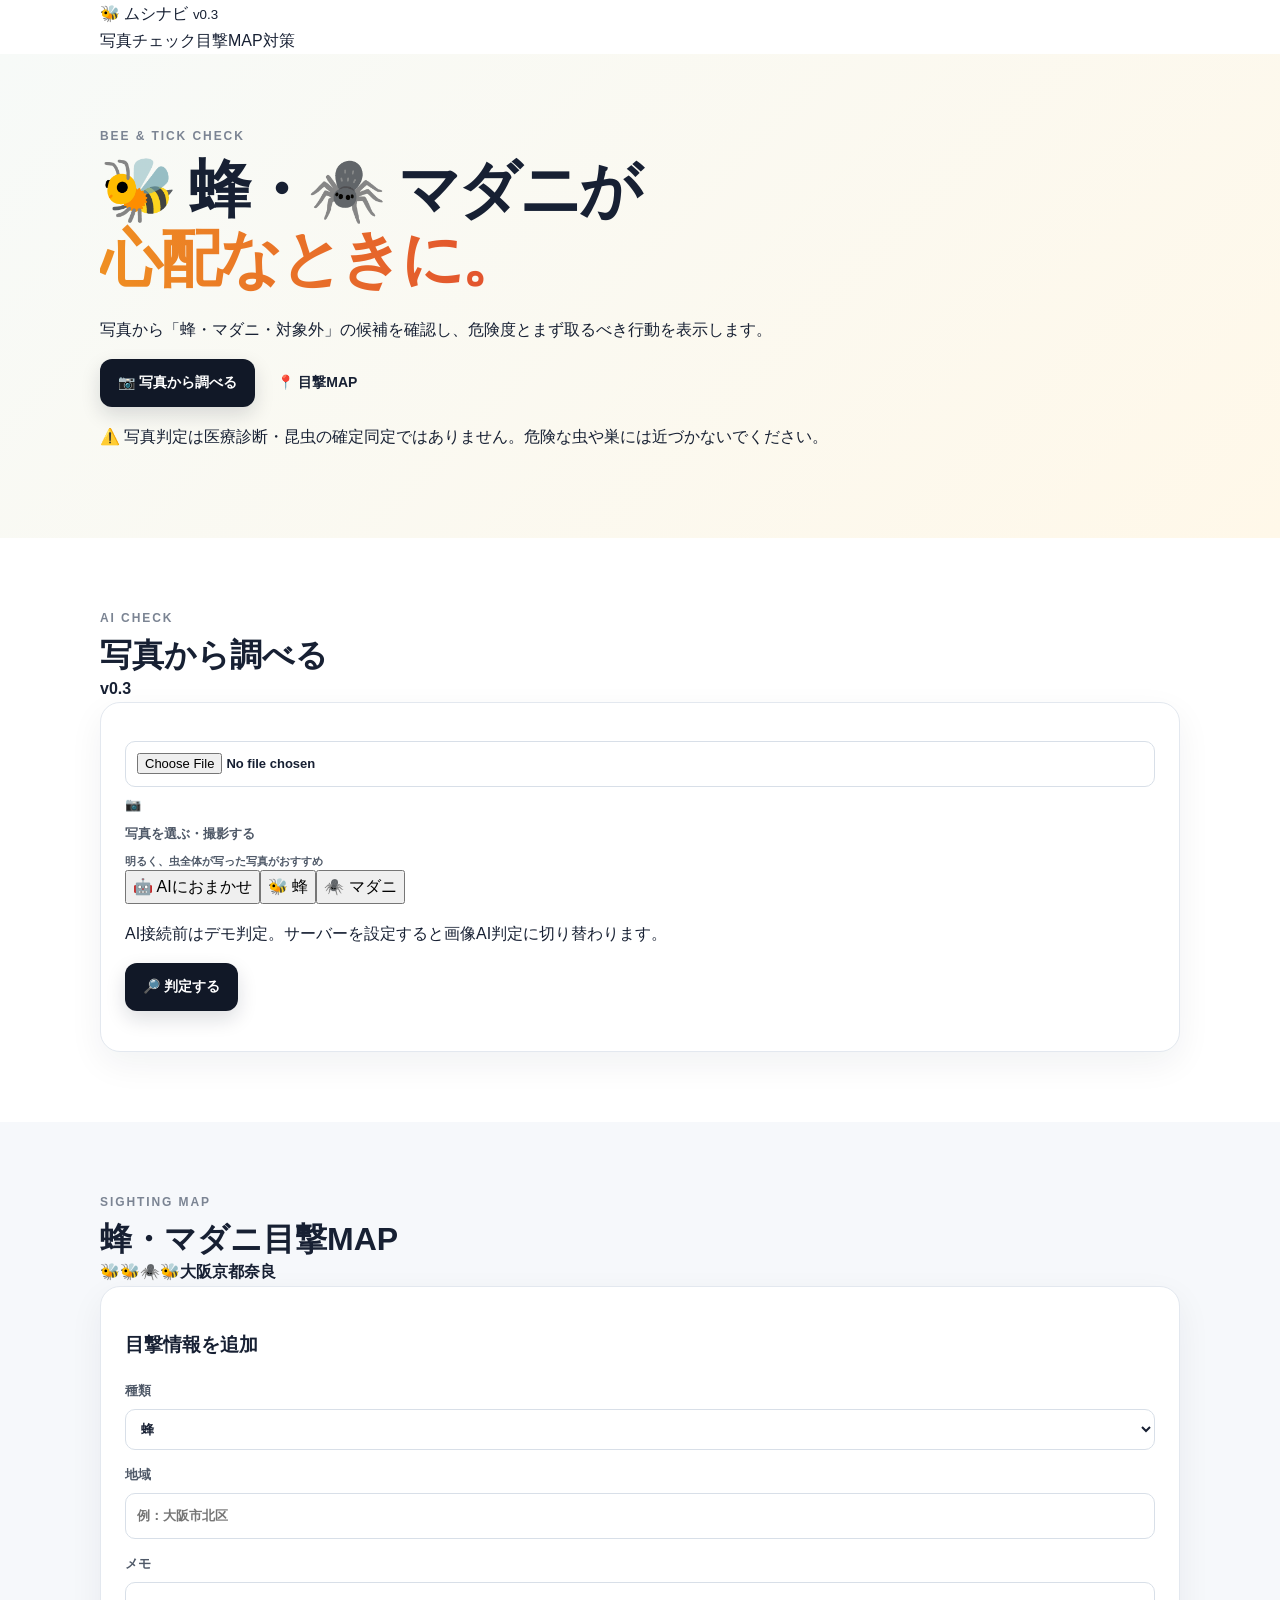
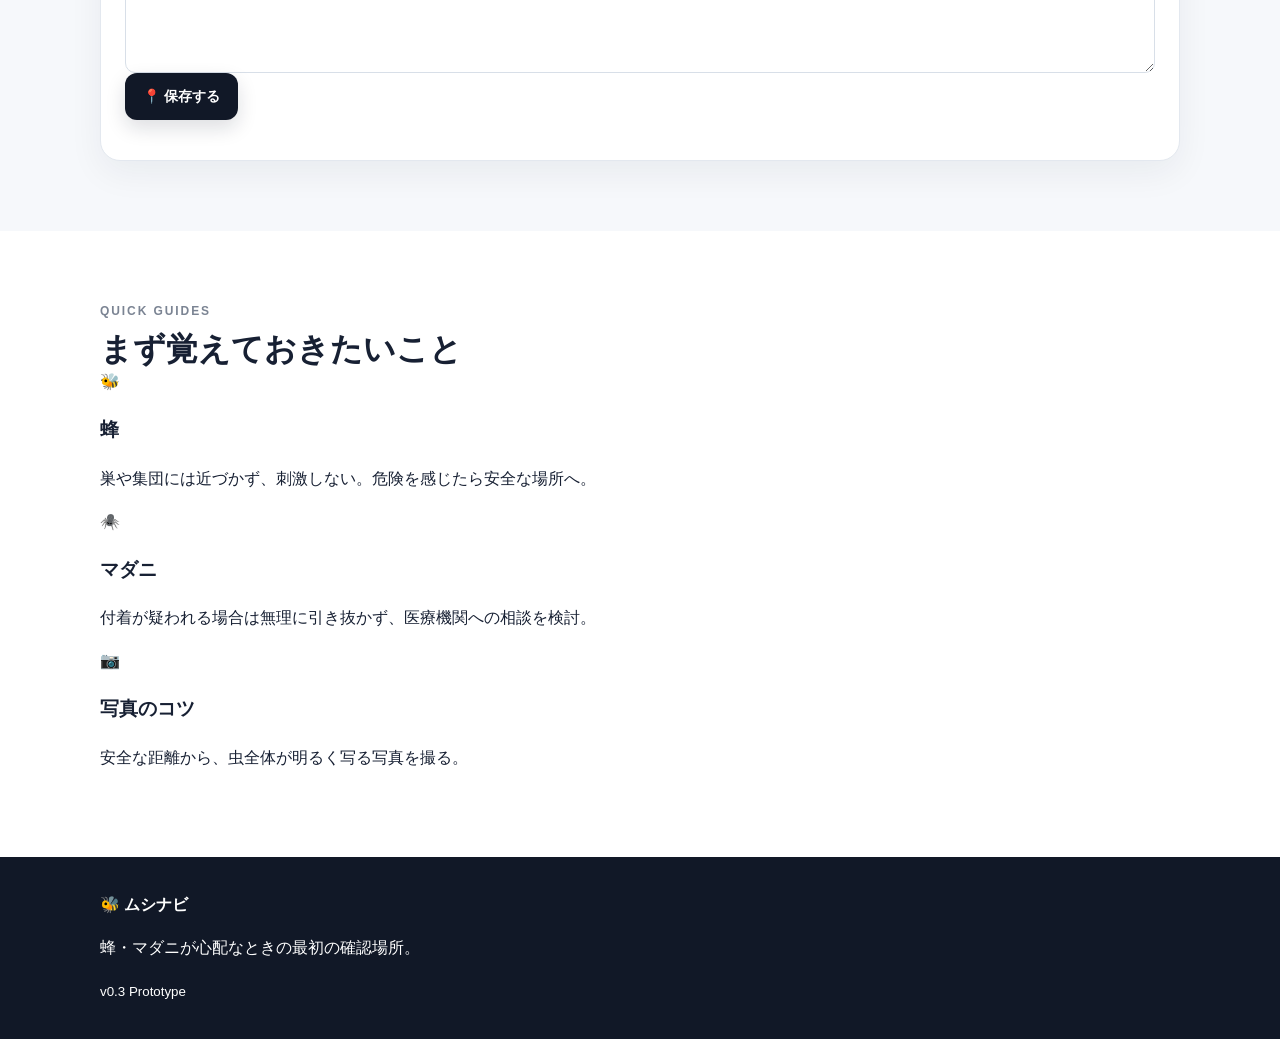
==== index.html @ 70179286 "Add files via upload" ====
<!doctype html><html lang="ja"><head><meta charset="utf-8"><meta name="viewport" content="width=device-width,initial-scale=1"><title>ムシナビ v0.3 | 蜂・マダニ AIチェック</title><link rel="stylesheet" href="style.css"></head><body>
<header><div class="wrap nav"><a class="logo" href="#">🐝 ムシナビ <small>v0.3</small></a><nav><a href="#check">写真チェック</a><a href="#map">目撃MAP</a><a href="#guides">対策</a></nav></div></header>
<section class="hero"><div class="wrap"><p class="eyebrow">BEE & TICK CHECK</p><h1>🐝 蜂・🕷️ マダニが<br><span>心配なときに。</span></h1><p>写真から「蜂・マダニ・対象外」の候補を確認し、危険度とまず取るべき行動を表示します。</p><a class="btn primary" href="#check">📷 写真から調べる</a> <a class="btn white" href="#map">📍 目撃MAP</a><p class="safety">⚠️ 写真判定は医療診断・昆虫の確定同定ではありません。危険な虫や巣には近づかないでください。</p></div></section>
<section id="check" class="section"><div class="wrap"><div class="head"><div><p class="eyebrow">AI CHECK</p><h2>写真から調べる</h2></div><b>v0.3</b></div><div class="panel">
<label class="drop" for="photo"><input id="photo" type="file" accept="image/*" capture="environment"><span>📷</span><strong>写真を選ぶ・撮影する</strong><small>明るく、虫全体が写った写真がおすすめ</small></label>
<div id="previewBox" class="preview hidden"><img id="preview"><button id="clear" class="link">写真を削除</button></div>
<div class="choice"><button class="choice-btn active" data-target="unknown">🤖 AIにおまかせ</button><button class="choice-btn" data-target="bee">🐝 蜂</button><button class="choice-btn" data-target="tick">🕷️ マダニ</button></div>
<p class="hint">AI接続前はデモ判定。サーバーを設定すると画像AI判定に切り替わります。</p><button id="analyze" class="btn primary full">🔎 判定する</button><p id="status" class="status"></p></div>
<div id="result" class="result hidden"><div class="resultTop"><div><p class="eyebrow">RESULT</p><h3 id="name">判定結果</h3></div><span id="risk" class="risk">--</span></div><div class="confidence"><span>推定の確からしさ</span><b id="score">--</b></div><div class="bar"><i id="bar"></i></div><div class="grid"><div><small>候補</small><b id="candidate">--</b></div><div><small>危険度</small><b id="riskText">--</b></div><div><small>まずやること</small><b id="action">--</b></div><div><small>注意</small><b id="caution">--</b></div></div><div id="medical" class="medical hidden">🩺 <b>マダニが疑われる場合</b><br>皮膚に付着している可能性がある場合は、無理に引き抜こうとせず、医療機関への相談を検討してください。</div></div></div></section>
<section id="map" class="section alt"><div class="wrap"><div class="head"><div><p class="eyebrow">SIGHTING MAP</p><h2>蜂・マダニ目撃MAP</h2></div></div><div class="mapLayout"><div class="map"><span class="m m1">🐝</span><span class="m m2">🐝</span><span class="m m3">🕷️</span><span class="m m4">🐝</span><b class="city c1">大阪</b><b class="city c2">京都</b><b class="city c3">奈良</b></div><div class="panel"><h3>目撃情報を追加</h3><label>種類<select id="stype"><option>蜂</option><option>マダニ</option></select></label><label>地域<input id="area" placeholder="例：大阪市北区"></label><label>メモ<textarea id="note" rows="3"></textarea></label><button id="post" class="btn primary full">📍 保存する</button><p id="postStatus" class="status"></p></div></div></div></section>
<section id="guides" class="section"><div class="wrap"><div class="head"><div><p class="eyebrow">QUICK GUIDES</p><h2>まず覚えておきたいこと</h2></div></div><div class="guides"><article>🐝<h3>蜂</h3><p>巣や集団には近づかず、刺激しない。危険を感じたら安全な場所へ。</p></article><article>🕷️<h3>マダニ</h3><p>付着が疑われる場合は無理に引き抜かず、医療機関への相談を検討。</p></article><article>📷<h3>写真のコツ</h3><p>安全な距離から、虫全体が明るく写る写真を撮る。</p></article></div></div></section>
<footer><div class="wrap"><b>🐝 ムシナビ</b><p>蜂・マダニが心配なときの最初の確認場所。</p><small>v0.3 Prototype</small></div></footer><script src="app.js"></script></body></html>
---- style.css ----
*{box-sizing:border-box}html{scroll-behavior:smooth}body{margin:0;font-family:-apple-system,BlinkMacSystemFont,"Noto Sans JP","Hiragino Kaku Gothic ProN",Meiryo,sans-serif;color:#172033;background:#fff;line-height:1.7}a{color:inherit;text-decoration:none}button,input,select,textarea{font:inherit}.wrap{width:min(1080px,92%);margin:auto}.site-header{position:sticky;top:0;z-index:20;background:rgba(255,255,255,.94);backdrop-filter:blur(12px);border-bottom:1px solid #e8edf3}.header-inner{height:64px;display:flex;align-items:center;justify-content:space-between}.brand{display:flex;align-items:center;gap:7px;font-weight:900;font-size:20px}.brand-mark{font-size:25px}.brand small{font-size:10px;background:#eef2f7;padding:2px 6px;border-radius:99px;color:#667085}.site-header nav{display:flex;gap:20px;font-size:13px;font-weight:700;color:#5b6575}.hero{background:linear-gradient(135deg,#f7faf8,#fff8e9);padding:72px 0}.hero-grid{display:grid;grid-template-columns:1.15fr .85fr;gap:50px;align-items:center}.eyebrow{margin:0 0 8px;font-size:12px;letter-spacing:.16em;font-weight:900;color:#7b8493}.hero h1{font-size:clamp(36px,6vw,62px);line-height:1.12;margin:0 0 22px;letter-spacing:-.04em}.hero h1 span{background:linear-gradient(90deg,#ef8f22,#e14f2f);-webkit-background-clip:text;background-clip:text;color:transparent}.lead{font-size:17px;color:#5c6675;max-width:650px}.hero-actions{display:flex;gap:12px;flex-wrap:wrap;margin:28px 0}.btn{display:inline-flex;align-items:center;justify-content:center;border:0;border-radius:12px;padding:12px 18px;font-weight:900;cursor:pointer;font-size:14px}.btn.primary{background:#111827;color:#fff;box-shadow:0 8px 20px rgba(17,24,39,.14)}.btn.secondary{background:#fff;border:1px solid #dfe5ec}.btn.wide{width:100%;margin-top:18px}.notice,.map-note{font-size:12px;color:#7a8493}.hero-card{background:#111827;color:#fff;border-radius:28px;padding:30px;box-shadow:0 25px 60px rgba(17,24,39,.18)}.hero-icons{text-align:center;font-size:76px;padding:5px 0 15px}.hero-card h3{margin:0;font-size:24px}.hero-card p{color:#b9c1cd}.mini{display:flex;justify-content:space-between;padding:13px 0;border-top:1px solid rgba(255,255,255,.12);font-size:14px}.section{padding:70px 0}.section.alt{background:#f6f8fb}.section-head{display:flex;align-items:end;justify-content:space-between;margin-bottom:26px}.section h2{font-size:32px;line-height:1.2;margin:0}.step{font-size:11px;font-weight:900;color:#8992a1}.choice-grid{display:grid;grid-template-columns:1fr 1fr;gap:14px;margin-bottom:16px}.type-card{border:2px solid #e2e7ed;background:#fff;border-radius:18px;padding:20px;text-align:left;cursor:pointer;display:grid;grid-template-columns:auto 1fr;column-gap:13px;align-items:center}.type-card span{font-size:40px;grid-row:span 2}.type-card b{font-size:18px}.type-card small{color:#718096}.type-card.active{border-color:#111827;box-shadow:0 8px 22px rgba(17,24,39,.08)}.panel,.result,.map-card{background:#fff;border:1px solid #e3e8ef;border-radius:20px;padding:24px;box-shadow:0 12px 35px rgba(25,35,50,.06)}.upload-box{min-height:180px;border:2px dashed #cdd5df;border-radius:16px;display:flex;flex-direction:column;align-items:center;justify-content:center;gap:5px;cursor:pointer;background:#fafbfd}.upload-box:hover{border-color:#8f9aaa;background:#f6f8fb}.upload-box input{display:none}.upload-icon{font-size:42px}.upload-box strong{font-size:17px}.upload-box span:last-child{font-size:12px;color:#7b8492}.preview-wrap{margin-top:14px;text-align:center}.preview-wrap img{max-height:300px;max-width:100%;border-radius:14px;display:block;margin:auto}.text-btn{border:0;background:none;color:#b04a37;margin-top:8px;cursor:pointer}.questions{display:grid;grid-template-columns:repeat(3,1fr);gap:14px;margin-top:20px}.questions label,.panel>label{display:flex;flex-direction:column;gap:7px;font-size:13px;font-weight:800;color:#4f5968;margin-top:14px}.questions select,.panel select,.panel input,.panel textarea{border:1px solid #d8dfe8;border-radius:10px;padding:11px;background:#fff;color:#172033}.form-msg{font-size:13px;color:#687385;min-height:20px}.result{margin-top:20px}.result-top{display:flex;justify-content:space-between;align-items:center}.result h3{font-size:27px;margin:0}.pill{display:inline-flex;border-radius:99px;padding:6px 12px;font-size:12px;font-weight:900;background:#edf1f5;color:#566171}.pill.orange{background:#fff0d8;color:#9b5c00}.pill.red{background:#ffe0df;color:#a12d29}.pill.green{background:#e2f5e8;color:#26713c}.result-grid{display:grid;grid-template-columns:repeat(2,1fr);gap:14px;margin-top:22px}.result-grid>div{background:#f7f9fb;border-radius:13px;padding:16px}.result-grid b{font-size:12px;color:#6c7685}.result-grid p{margin:4px 0 0;font-weight:800}.emergency{margin-top:14px;background:#fff1f0;border:1px solid #f4c2bf;border-radius:13px;padding:14px;font-weight:800;color:#8d2d29}.disclaimer{margin-top:16px;background:#fff8e9;border-radius:12px;padding:12px;font-size:12px;color:#745d34}.hidden{display:none!important}.map-layout{display:grid;grid-template-columns:1.4fr .6fr;gap:20px}.fake-map{height:410px;position:relative;overflow:hidden;border-radius:15px;background:#eaf0e7}.map-grid{position:absolute;inset:-50px;background-image:linear-gradient(25deg,transparent 47%,rgba(255,255,255,.75) 48%,transparent 50%),linear-gradient(105deg,transparent 47%,rgba(255,255,255,.7) 48%,transparent 50%);background-size:90px 70px;transform:rotate(-8deg)}.marker{position:absolute;font-size:25px;background:#fff;border-radius:50%;width:48px;height:48px;display:grid;place-items:center;box-shadow:0 5px 15px rgba(0,0,0,.12);cursor:pointer}.m1{left:52%;top:46%}.m2{left:45%;top:62%}.m3{left:66%;top:25%}.m4{left:60%;top:72%}.map-label{position:absolute;font-size:15px;font-weight:900;color:#64705f}.osaka{left:49%;top:52%}.kyoto{left:65%;top:20%}.nara{left:58%;top:75%}.guide-grid{display:grid;grid-template-columns:repeat(4,1fr);gap:15px}.guide-grid article{border:1px solid #e3e8ef;border-radius:18px;padding:20px;background:#fff}.guide-grid span{font-size:32px}.guide-grid h3{margin:8px 0 4px}.guide-grid p{font-size:13px;color:#657081;margin:0}footer{background:#111827;color:#fff;padding:34px 0}.footer-inner{display:flex;justify-content:space-between;align-items:end}.footer-inner p{font-size:12px;color:#aab2bf;margin:4px 0 0}.footer-inner small{color:#8993a2}@media(max-width:760px){.site-header nav{display:none}.hero{padding:48px 0}.hero-grid,.map-layout{grid-template-columns:1fr}.hero-card{order:-1}.section{padding:52px 0}.section h2{font-size:27px}.choice-grid,.questions,.result-grid,.guide-grid{grid-template-columns:1fr}.fake-map{height:320px}.footer-inner{align-items:flex-start;flex-direction:column;gap:15px}}
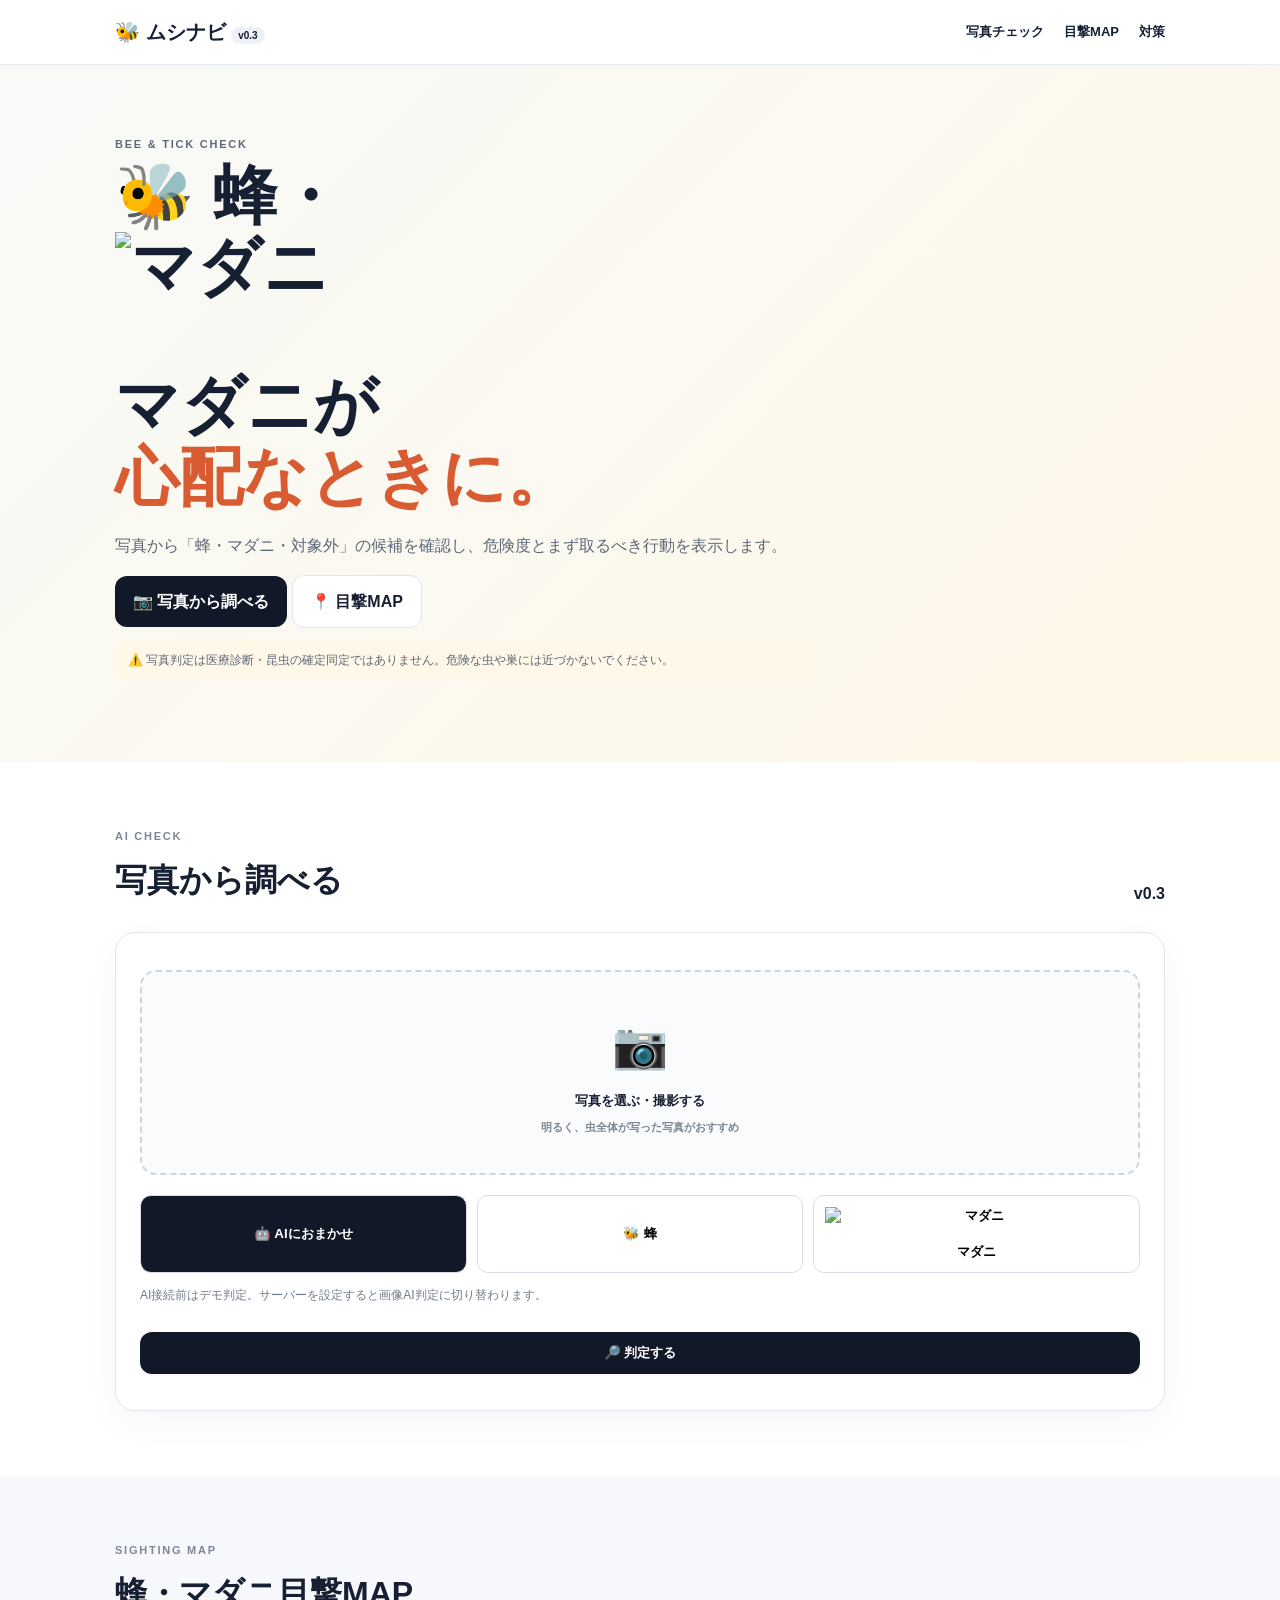
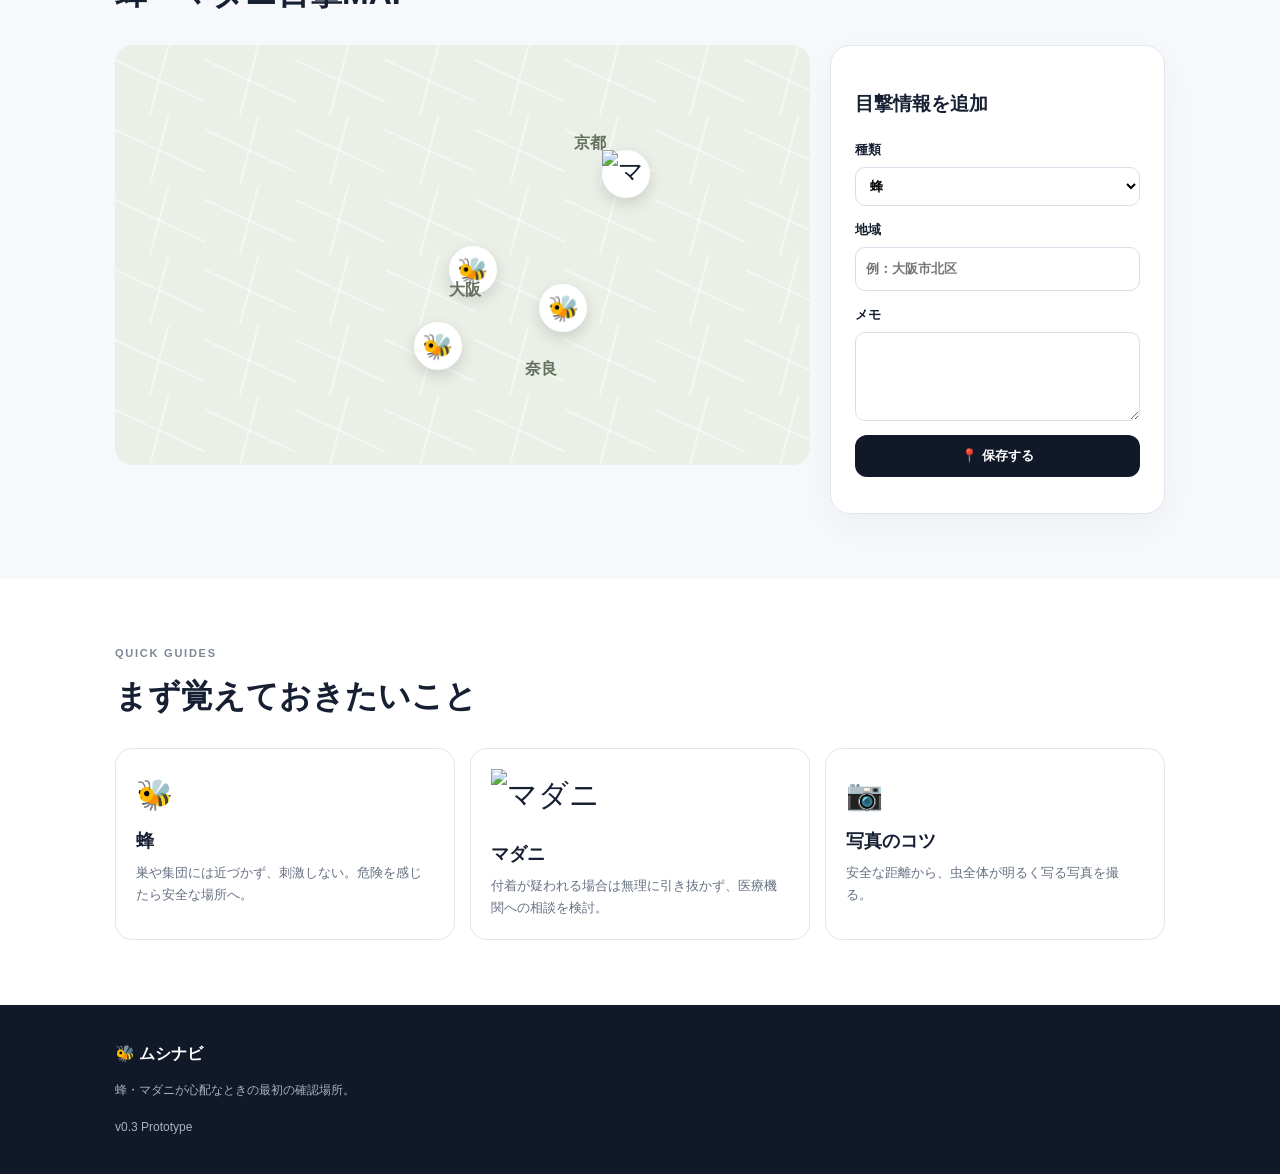
==== commit 9bb9c4cd: "Update index.html" ====
--- a/index.html
+++ b/index.html
@@ -1,12 +1,12 @@
 <!doctype html><html lang="ja"><head><meta charset="utf-8"><meta name="viewport" content="width=device-width,initial-scale=1"><title>ムシナビ v0.3 | 蜂・マダニ AIチェック</title><link rel="stylesheet" href="style.css"></head><body>
 <header><div class="wrap nav"><a class="logo" href="#">🐝 ムシナビ <small>v0.3</small></a><nav><a href="#check">写真チェック</a><a href="#map">目撃MAP</a><a href="#guides">対策</a></nav></div></header>
-<section class="hero"><div class="wrap"><p class="eyebrow">BEE & TICK CHECK</p><h1>🐝 蜂・🕷️ マダニが<br><span>心配なときに。</span></h1><p>写真から「蜂・マダニ・対象外」の候補を確認し、危険度とまず取るべき行動を表示します。</p><a class="btn primary" href="#check">📷 写真から調べる</a> <a class="btn white" href="#map">📍 目撃MAP</a><p class="safety">⚠️ 写真判定は医療診断・昆虫の確定同定ではありません。危険な虫や巣には近づかないでください。</p></div></section>
+<section class="hero"><div class="wrap"><p class="eyebrow">BEE & TICK CHECK</p><h1>🐝 蜂・<img src="tick-icon.png" alt="マダニ" style="height: 2em; display: block; margin: 0 auto 10px;"> マダニが<br><span>心配なときに。</span></h1><p>写真から「蜂・マダニ・対象外」の候補を確認し、危険度とまず取るべき行動を表示します。</p><a class="btn primary" href="#check">📷 写真から調べる</a> <a class="btn white" href="#map">📍 目撃MAP</a><p class="safety">⚠️ 写真判定は医療診断・昆虫の確定同定ではありません。危険な虫や巣には近づかないでください。</p></div></section>
 <section id="check" class="section"><div class="wrap"><div class="head"><div><p class="eyebrow">AI CHECK</p><h2>写真から調べる</h2></div><b>v0.3</b></div><div class="panel">
 <label class="drop" for="photo"><input id="photo" type="file" accept="image/*" capture="environment"><span>📷</span><strong>写真を選ぶ・撮影する</strong><small>明るく、虫全体が写った写真がおすすめ</small></label>
 <div id="previewBox" class="preview hidden"><img id="preview"><button id="clear" class="link">写真を削除</button></div>
-<div class="choice"><button class="choice-btn active" data-target="unknown">🤖 AIにおまかせ</button><button class="choice-btn" data-target="bee">🐝 蜂</button><button class="choice-btn" data-target="tick">🕷️ マダニ</button></div>
+<div class="choice"><button class="choice-btn active" data-target="unknown">🤖 AIにおまかせ</button><button class="choice-btn" data-target="bee">🐝 蜂</button><button class="choice-btn" data-target="tick"><img src="tick-icon.png" alt="マダニ" style="height: 2em; display: block; margin: 0 auto 10px;"> マダニ</button></div>
 <p class="hint">AI接続前はデモ判定。サーバーを設定すると画像AI判定に切り替わります。</p><button id="analyze" class="btn primary full">🔎 判定する</button><p id="status" class="status"></p></div>
 <div id="result" class="result hidden"><div class="resultTop"><div><p class="eyebrow">RESULT</p><h3 id="name">判定結果</h3></div><span id="risk" class="risk">--</span></div><div class="confidence"><span>推定の確からしさ</span><b id="score">--</b></div><div class="bar"><i id="bar"></i></div><div class="grid"><div><small>候補</small><b id="candidate">--</b></div><div><small>危険度</small><b id="riskText">--</b></div><div><small>まずやること</small><b id="action">--</b></div><div><small>注意</small><b id="caution">--</b></div></div><div id="medical" class="medical hidden">🩺 <b>マダニが疑われる場合</b><br>皮膚に付着している可能性がある場合は、無理に引き抜こうとせず、医療機関への相談を検討してください。</div></div></div></section>
-<section id="map" class="section alt"><div class="wrap"><div class="head"><div><p class="eyebrow">SIGHTING MAP</p><h2>蜂・マダニ目撃MAP</h2></div></div><div class="mapLayout"><div class="map"><span class="m m1">🐝</span><span class="m m2">🐝</span><span class="m m3">🕷️</span><span class="m m4">🐝</span><b class="city c1">大阪</b><b class="city c2">京都</b><b class="city c3">奈良</b></div><div class="panel"><h3>目撃情報を追加</h3><label>種類<select id="stype"><option>蜂</option><option>マダニ</option></select></label><label>地域<input id="area" placeholder="例：大阪市北区"></label><label>メモ<textarea id="note" rows="3"></textarea></label><button id="post" class="btn primary full">📍 保存する</button><p id="postStatus" class="status"></p></div></div></div></section>
-<section id="guides" class="section"><div class="wrap"><div class="head"><div><p class="eyebrow">QUICK GUIDES</p><h2>まず覚えておきたいこと</h2></div></div><div class="guides"><article>🐝<h3>蜂</h3><p>巣や集団には近づかず、刺激しない。危険を感じたら安全な場所へ。</p></article><article>🕷️<h3>マダニ</h3><p>付着が疑われる場合は無理に引き抜かず、医療機関への相談を検討。</p></article><article>📷<h3>写真のコツ</h3><p>安全な距離から、虫全体が明るく写る写真を撮る。</p></article></div></div></section>
-<footer><div class="wrap"><b>🐝 ムシナビ</b><p>蜂・マダニが心配なときの最初の確認場所。</p><small>v0.3 Prototype</small></div></footer><script src="app.js"></script></body></html>+<section id="map" class="section alt"><div class="wrap"><div class="head"><div><p class="eyebrow">SIGHTING MAP</p><h2>蜂・マダニ目撃MAP</h2></div></div><div class="mapLayout"><div class="map"><span class="m m1">🐝</span><span class="m m2">🐝</span><span class="m m3"><img src="tick-icon.png" alt="マダニ" style="height: 2em; display: block; margin: 0 auto 10px;"></span><span class="m m4">🐝</span><b class="city c1">大阪</b><b class="city c2">京都</b><b class="city c3">奈良</b></div><div class="panel"><h3>目撃情報を追加</h3><label>種類<select id="stype"><option>蜂</option><option>マダニ</option></select></label><label>地域<input id="area" placeholder="例：大阪市北区"></label><label>メモ<textarea id="note" rows="3"></textarea></label><button id="post" class="btn primary full">📍 保存する</button><p id="postStatus" class="status"></p></div></div></div></section>
+<section id="guides" class="section"><div class="wrap"><div class="head"><div><p class="eyebrow">QUICK GUIDES</p><h2>まず覚えておきたいこと</h2></div></div><div class="guides"><article>🐝<h3>蜂</h3><p>巣や集団には近づかず、刺激しない。危険を感じたら安全な場所へ。</p></article><article><img src="tick-icon.png" alt="マダニ" style="height: 2em; display: block; margin: 0 auto 10px;"><h3>マダニ</h3><p>付着が疑われる場合は無理に引き抜かず、医療機関への相談を検討。</p></article><article>📷<h3>写真のコツ</h3><p>安全な距離から、虫全体が明るく写る写真を撮る。</p></article></div></div></section>
+<footer><div class="wrap"><b>🐝 ムシナビ</b><p>蜂・マダニが心配なときの最初の確認場所。</p><small>v0.3 Prototype</small></div></footer><script src="app.js"></script></body></html>
--- a/style.css
+++ b/style.css
@@ -1 +1 @@
-*{box-sizing:border-box}html{scroll-behavior:smooth}body{margin:0;font-family:-apple-system,BlinkMacSystemFont,"Noto Sans JP","Hiragino Kaku Gothic ProN",Meiryo,sans-serif;color:#172033;background:#fff;line-height:1.7}a{color:inherit;text-decoration:none}button,input,select,textarea{font:inherit}.wrap{width:min(1080px,92%);margin:auto}.site-header{position:sticky;top:0;z-index:20;background:rgba(255,255,255,.94);backdrop-filter:blur(12px);border-bottom:1px solid #e8edf3}.header-inner{height:64px;display:flex;align-items:center;justify-content:space-between}.brand{display:flex;align-items:center;gap:7px;font-weight:900;font-size:20px}.brand-mark{font-size:25px}.brand small{font-size:10px;background:#eef2f7;padding:2px 6px;border-radius:99px;color:#667085}.site-header nav{display:flex;gap:20px;font-size:13px;font-weight:700;color:#5b6575}.hero{background:linear-gradient(135deg,#f7faf8,#fff8e9);padding:72px 0}.hero-grid{display:grid;grid-template-columns:1.15fr .85fr;gap:50px;align-items:center}.eyebrow{margin:0 0 8px;font-size:12px;letter-spacing:.16em;font-weight:900;color:#7b8493}.hero h1{font-size:clamp(36px,6vw,62px);line-height:1.12;margin:0 0 22px;letter-spacing:-.04em}.hero h1 span{background:linear-gradient(90deg,#ef8f22,#e14f2f);-webkit-background-clip:text;background-clip:text;color:transparent}.lead{font-size:17px;color:#5c6675;max-width:650px}.hero-actions{display:flex;gap:12px;flex-wrap:wrap;margin:28px 0}.btn{display:inline-flex;align-items:center;justify-content:center;border:0;border-radius:12px;padding:12px 18px;font-weight:900;cursor:pointer;font-size:14px}.btn.primary{background:#111827;color:#fff;box-shadow:0 8px 20px rgba(17,24,39,.14)}.btn.secondary{background:#fff;border:1px solid #dfe5ec}.btn.wide{width:100%;margin-top:18px}.notice,.map-note{font-size:12px;color:#7a8493}.hero-card{background:#111827;color:#fff;border-radius:28px;padding:30px;box-shadow:0 25px 60px rgba(17,24,39,.18)}.hero-icons{text-align:center;font-size:76px;padding:5px 0 15px}.hero-card h3{margin:0;font-size:24px}.hero-card p{color:#b9c1cd}.mini{display:flex;justify-content:space-between;padding:13px 0;border-top:1px solid rgba(255,255,255,.12);font-size:14px}.section{padding:70px 0}.section.alt{background:#f6f8fb}.section-head{display:flex;align-items:end;justify-content:space-between;margin-bottom:26px}.section h2{font-size:32px;line-height:1.2;margin:0}.step{font-size:11px;font-weight:900;color:#8992a1}.choice-grid{display:grid;grid-template-columns:1fr 1fr;gap:14px;margin-bottom:16px}.type-card{border:2px solid #e2e7ed;background:#fff;border-radius:18px;padding:20px;text-align:left;cursor:pointer;display:grid;grid-template-columns:auto 1fr;column-gap:13px;align-items:center}.type-card span{font-size:40px;grid-row:span 2}.type-card b{font-size:18px}.type-card small{color:#718096}.type-card.active{border-color:#111827;box-shadow:0 8px 22px rgba(17,24,39,.08)}.panel,.result,.map-card{background:#fff;border:1px solid #e3e8ef;border-radius:20px;padding:24px;box-shadow:0 12px 35px rgba(25,35,50,.06)}.upload-box{min-height:180px;border:2px dashed #cdd5df;border-radius:16px;display:flex;flex-direction:column;align-items:center;justify-content:center;gap:5px;cursor:pointer;background:#fafbfd}.upload-box:hover{border-color:#8f9aaa;background:#f6f8fb}.upload-box input{display:none}.upload-icon{font-size:42px}.upload-box strong{font-size:17px}.upload-box span:last-child{font-size:12px;color:#7b8492}.preview-wrap{margin-top:14px;text-align:center}.preview-wrap img{max-height:300px;max-width:100%;border-radius:14px;display:block;margin:auto}.text-btn{border:0;background:none;color:#b04a37;margin-top:8px;cursor:pointer}.questions{display:grid;grid-template-columns:repeat(3,1fr);gap:14px;margin-top:20px}.questions label,.panel>label{display:flex;flex-direction:column;gap:7px;font-size:13px;font-weight:800;color:#4f5968;margin-top:14px}.questions select,.panel select,.panel input,.panel textarea{border:1px solid #d8dfe8;border-radius:10px;padding:11px;background:#fff;color:#172033}.form-msg{font-size:13px;color:#687385;min-height:20px}.result{margin-top:20px}.result-top{display:flex;justify-content:space-between;align-items:center}.result h3{font-size:27px;margin:0}.pill{display:inline-flex;border-radius:99px;padding:6px 12px;font-size:12px;font-weight:900;background:#edf1f5;color:#566171}.pill.orange{background:#fff0d8;color:#9b5c00}.pill.red{background:#ffe0df;color:#a12d29}.pill.green{background:#e2f5e8;color:#26713c}.result-grid{display:grid;grid-template-columns:repeat(2,1fr);gap:14px;margin-top:22px}.result-grid>div{background:#f7f9fb;border-radius:13px;padding:16px}.result-grid b{font-size:12px;color:#6c7685}.result-grid p{margin:4px 0 0;font-weight:800}.emergency{margin-top:14px;background:#fff1f0;border:1px solid #f4c2bf;border-radius:13px;padding:14px;font-weight:800;color:#8d2d29}.disclaimer{margin-top:16px;background:#fff8e9;border-radius:12px;padding:12px;font-size:12px;color:#745d34}.hidden{display:none!important}.map-layout{display:grid;grid-template-columns:1.4fr .6fr;gap:20px}.fake-map{height:410px;position:relative;overflow:hidden;border-radius:15px;background:#eaf0e7}.map-grid{position:absolute;inset:-50px;background-image:linear-gradient(25deg,transparent 47%,rgba(255,255,255,.75) 48%,transparent 50%),linear-gradient(105deg,transparent 47%,rgba(255,255,255,.7) 48%,transparent 50%);background-size:90px 70px;transform:rotate(-8deg)}.marker{position:absolute;font-size:25px;background:#fff;border-radius:50%;width:48px;height:48px;display:grid;place-items:center;box-shadow:0 5px 15px rgba(0,0,0,.12);cursor:pointer}.m1{left:52%;top:46%}.m2{left:45%;top:62%}.m3{left:66%;top:25%}.m4{left:60%;top:72%}.map-label{position:absolute;font-size:15px;font-weight:900;color:#64705f}.osaka{left:49%;top:52%}.kyoto{left:65%;top:20%}.nara{left:58%;top:75%}.guide-grid{display:grid;grid-template-columns:repeat(4,1fr);gap:15px}.guide-grid article{border:1px solid #e3e8ef;border-radius:18px;padding:20px;background:#fff}.guide-grid span{font-size:32px}.guide-grid h3{margin:8px 0 4px}.guide-grid p{font-size:13px;color:#657081;margin:0}footer{background:#111827;color:#fff;padding:34px 0}.footer-inner{display:flex;justify-content:space-between;align-items:end}.footer-inner p{font-size:12px;color:#aab2bf;margin:4px 0 0}.footer-inner small{color:#8993a2}@media(max-width:760px){.site-header nav{display:none}.hero{padding:48px 0}.hero-grid,.map-layout{grid-template-columns:1fr}.hero-card{order:-1}.section{padding:52px 0}.section h2{font-size:27px}.choice-grid,.questions,.result-grid,.guide-grid{grid-template-columns:1fr}.fake-map{height:320px}.footer-inner{align-items:flex-start;flex-direction:column;gap:15px}}
+*{box-sizing:border-box}html{scroll-behavior:smooth}body{margin:0;font-family:-apple-system,BlinkMacSystemFont,"Noto Sans JP",Meiryo,sans-serif;color:#172033;line-height:1.7}a{text-decoration:none;color:inherit}.wrap{width:min(1050px,92%);margin:auto}header{position:sticky;top:0;z-index:10;background:#fffc;border-bottom:1px solid #e8edf2;backdrop-filter:blur(10px)}.nav{height:64px;display:flex;align-items:center;justify-content:space-between}.logo{font-size:20px;font-weight:900}.logo small{font-size:10px;background:#edf1f5;padding:3px 7px;border-radius:99px}.nav nav{display:flex;gap:20px;font-size:13px;font-weight:800}.hero{padding:70px 0;background:linear-gradient(135deg,#f7faf7,#fff7e8)}.hero h1{font-size:clamp(38px,6vw,64px);line-height:1.12;margin:0 0 18px}.hero h1 span{color:#d85b32}.hero p{max-width:700px;color:#5f6877}.eyebrow{font-size:11px;letter-spacing:.16em;font-weight:900;color:#7d8795;margin:0 0 7px}.btn{display:inline-flex;border:0;border-radius:12px;padding:12px 18px;font-weight:900;cursor:pointer;justify-content:center;align-items:center}.primary{background:#111827;color:white}.white{background:white;border:1px solid #dfe5ec}.safety{font-size:12px;background:#fff8e8;padding:10px 13px;border-radius:10px}.section{padding:65px 0}.alt{background:#f6f8fb}.head{display:flex;justify-content:space-between;align-items:end;margin-bottom:24px}.head h2{margin:0;font-size:32px}.panel,.result{background:white;border:1px solid #e1e7ee;border-radius:20px;padding:24px;box-shadow:0 12px 35px #1c2b3f0a}.drop{height:205px;border:2px dashed #cbd4df;border-radius:16px;background:#fafbfd;display:flex;flex-direction:column;align-items:center;justify-content:center;cursor:pointer}.drop input{display:none}.drop span{font-size:45px}.drop small{color:#7a8492}.preview{text-align:center;margin-top:14px}.preview img{max-width:100%;max-height:320px;border-radius:14px}.link{border:0;background:none;color:#a44837;cursor:pointer}.hidden{display:none!important}.choice{display:grid;grid-template-columns:repeat(3,1fr);gap:10px;margin-top:20px}.choice-btn{padding:11px;border:1px solid #d8dfe7;background:white;border-radius:11px;font-weight:800}.choice-btn.active{background:#111827;color:white}.hint,.status{font-size:12px;color:#707a88}.full{width:100%;margin-top:14px}.result{margin-top:18px}.resultTop{display:flex;justify-content:space-between;align-items:center}.result h3{font-size:28px;margin:0}.risk{font-size:12px;font-weight:900;border-radius:99px;padding:6px 12px;background:#fff0d8;color:#975b00}.risk.danger{background:#ffe0df;color:#a42e29}.confidence{display:flex;justify-content:space-between;font-size:12px;color:#687383;margin-top:16px}.bar{height:8px;background:#edf0f4;border-radius:99px;overflow:hidden}.bar i{display:block;height:100%;width:0;background:#111827}.grid{display:grid;grid-template-columns:repeat(2,1fr);gap:12px;margin-top:18px}.grid>div{background:#f7f9fb;padding:15px;border-radius:13px}.grid small{display:block;color:#707a88}.grid b{display:block}.medical{margin-top:15px;background:#fff2ed;border-radius:12px;padding:13px;font-size:12px}.mapLayout{display:grid;grid-template-columns:1.35fr .65fr;gap:20px}.map{height:420px;border-radius:18px;background:#eaf0e7;position:relative;background-image:linear-gradient(25deg,transparent 48%,#fff9 49%,transparent 51%),linear-gradient(105deg,transparent 48%,#fff9 49%,transparent 51%);background-size:90px 70px}.m{position:absolute;width:48px;height:48px;background:white;border-radius:50%;display:grid;place-items:center;font-size:25px;box-shadow:0 6px 15px #0002}.m1{left:48%;top:48%}.m2{left:61%;top:57%}.m3{left:70%;top:25%}.m4{left:43%;top:66%}.city{position:absolute;color:#65705f}.c1{left:48%;top:55%}.c2{left:66%;top:20%}.c3{left:59%;top:74%}.panel label{display:flex;flex-direction:column;gap:6px;font-size:13px;font-weight:800;margin-top:13px}.panel select,.panel input,.panel textarea{font:inherit;border:1px solid #d7dfe8;border-radius:10px;padding:10px;background:white}.guides{display:grid;grid-template-columns:repeat(3,1fr);gap:15px}.guides article{border:1px solid #e1e7ee;border-radius:17px;padding:20px;font-size:30px}.guides h3{font-size:18px;margin:6px 0}.guides p{font-size:13px;color:#657081;margin:0}footer{background:#111827;color:white;padding:35px 0}footer p,footer small{font-size:12px;color:#aab2bf}@media(max-width:760px){.nav nav{display:none}.choice,.grid,.mapLayout,.guides{grid-template-columns:1fr}.map{height:330px}}
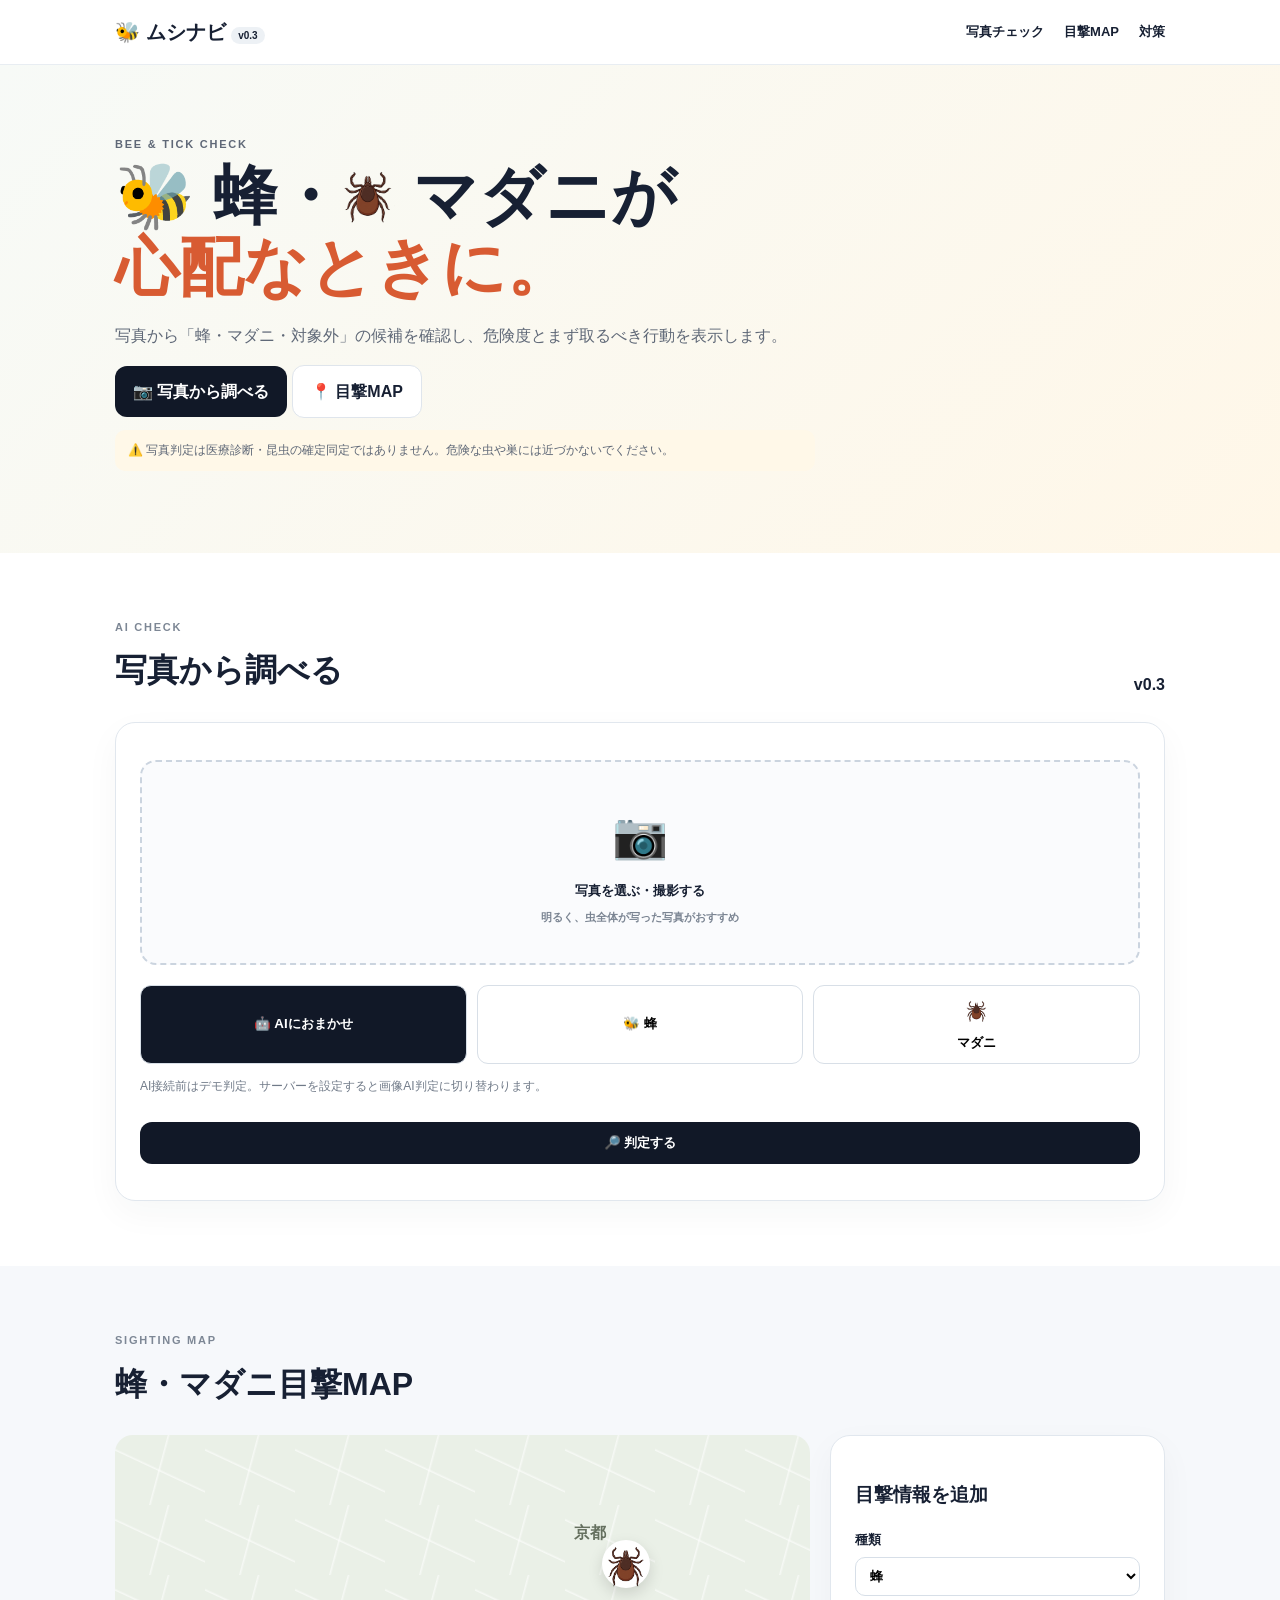
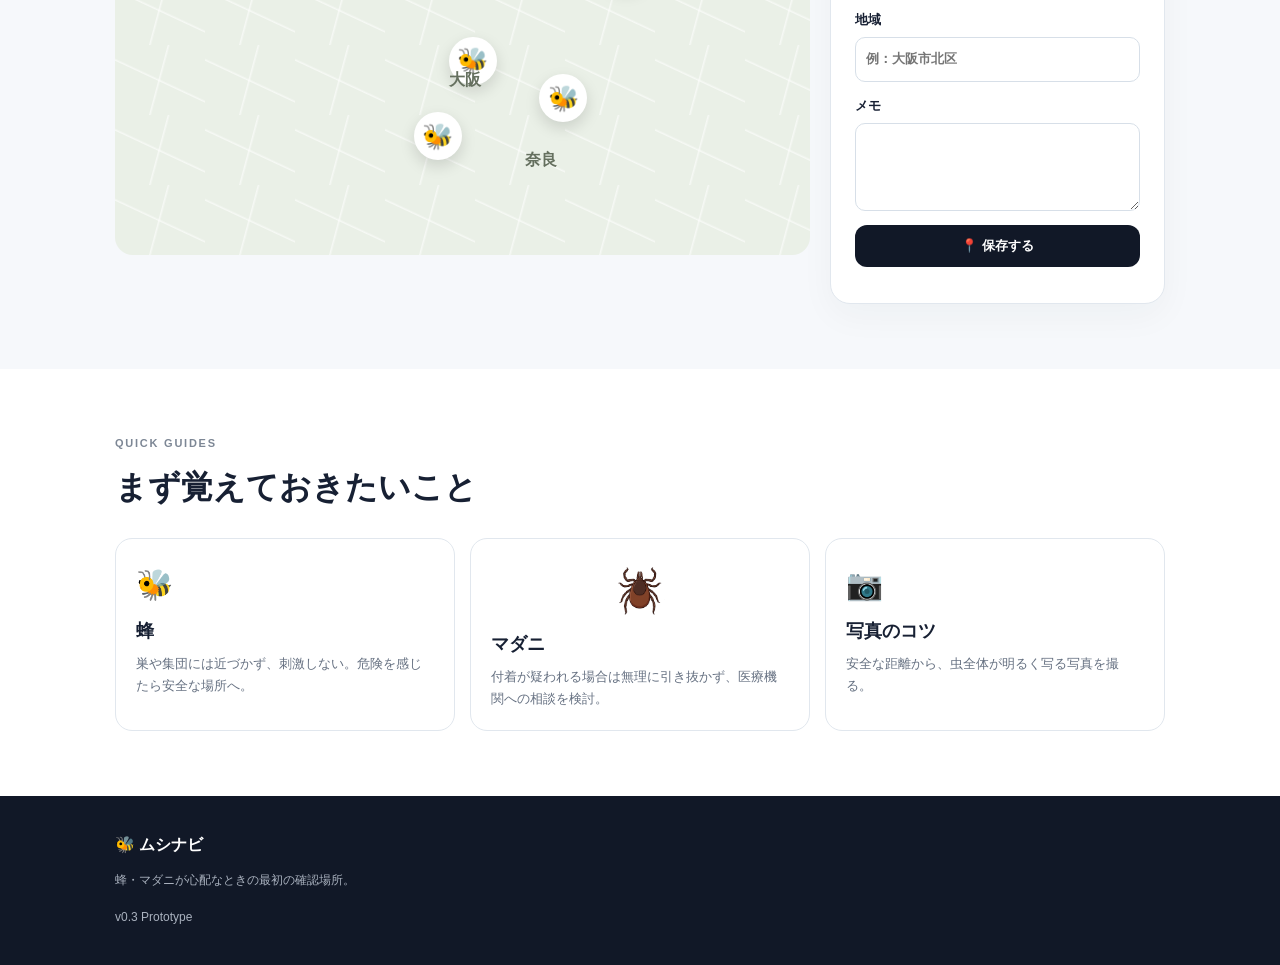
==== commit 87a73369: "Update index.html" ====
--- a/index.html
+++ b/index.html
@@ -1,6 +1,6 @@
 <!doctype html><html lang="ja"><head><meta charset="utf-8"><meta name="viewport" content="width=device-width,initial-scale=1"><title>ムシナビ v0.3 | 蜂・マダニ AIチェック</title><link rel="stylesheet" href="style.css"></head><body>
 <header><div class="wrap nav"><a class="logo" href="#">🐝 ムシナビ <small>v0.3</small></a><nav><a href="#check">写真チェック</a><a href="#map">目撃MAP</a><a href="#guides">対策</a></nav></div></header>
-<section class="hero"><div class="wrap"><p class="eyebrow">BEE & TICK CHECK</p><h1>🐝 蜂・<img src="tick-icon.png" alt="マダニ" style="height: 2em; display: block; margin: 0 auto 10px;"> マダニが<br><span>心配なときに。</span></h1><p>写真から「蜂・マダニ・対象外」の候補を確認し、危険度とまず取るべき行動を表示します。</p><a class="btn primary" href="#check">📷 写真から調べる</a> <a class="btn white" href="#map">📍 目撃MAP</a><p class="safety">⚠️ 写真判定は医療診断・昆虫の確定同定ではありません。危険な虫や巣には近づかないでください。</p></div></section>
+<section class="hero"><div class="wrap"><p class="eyebrow">BEE & TICK CHECK</p><h1>🐝 蜂・<img src="tick-icon.png" alt="マダニ" style="height: 1em; width: auto; vertical-align: -0.15em; display: inline-block;"> マダニが<br><span>心配なときに。</span></h1><p>写真から「蜂・マダニ・対象外」の候補を確認し、危険度とまず取るべき行動を表示します。</p><a class="btn primary" href="#check">📷 写真から調べる</a> <a class="btn white" href="#map">📍 目撃MAP</a><p class="safety">⚠️ 写真判定は医療診断・昆虫の確定同定ではありません。危険な虫や巣には近づかないでください。</p></div></section>
 <section id="check" class="section"><div class="wrap"><div class="head"><div><p class="eyebrow">AI CHECK</p><h2>写真から調べる</h2></div><b>v0.3</b></div><div class="panel">
 <label class="drop" for="photo"><input id="photo" type="file" accept="image/*" capture="environment"><span>📷</span><strong>写真を選ぶ・撮影する</strong><small>明るく、虫全体が写った写真がおすすめ</small></label>
 <div id="previewBox" class="preview hidden"><img id="preview"><button id="clear" class="link">写真を削除</button></div>
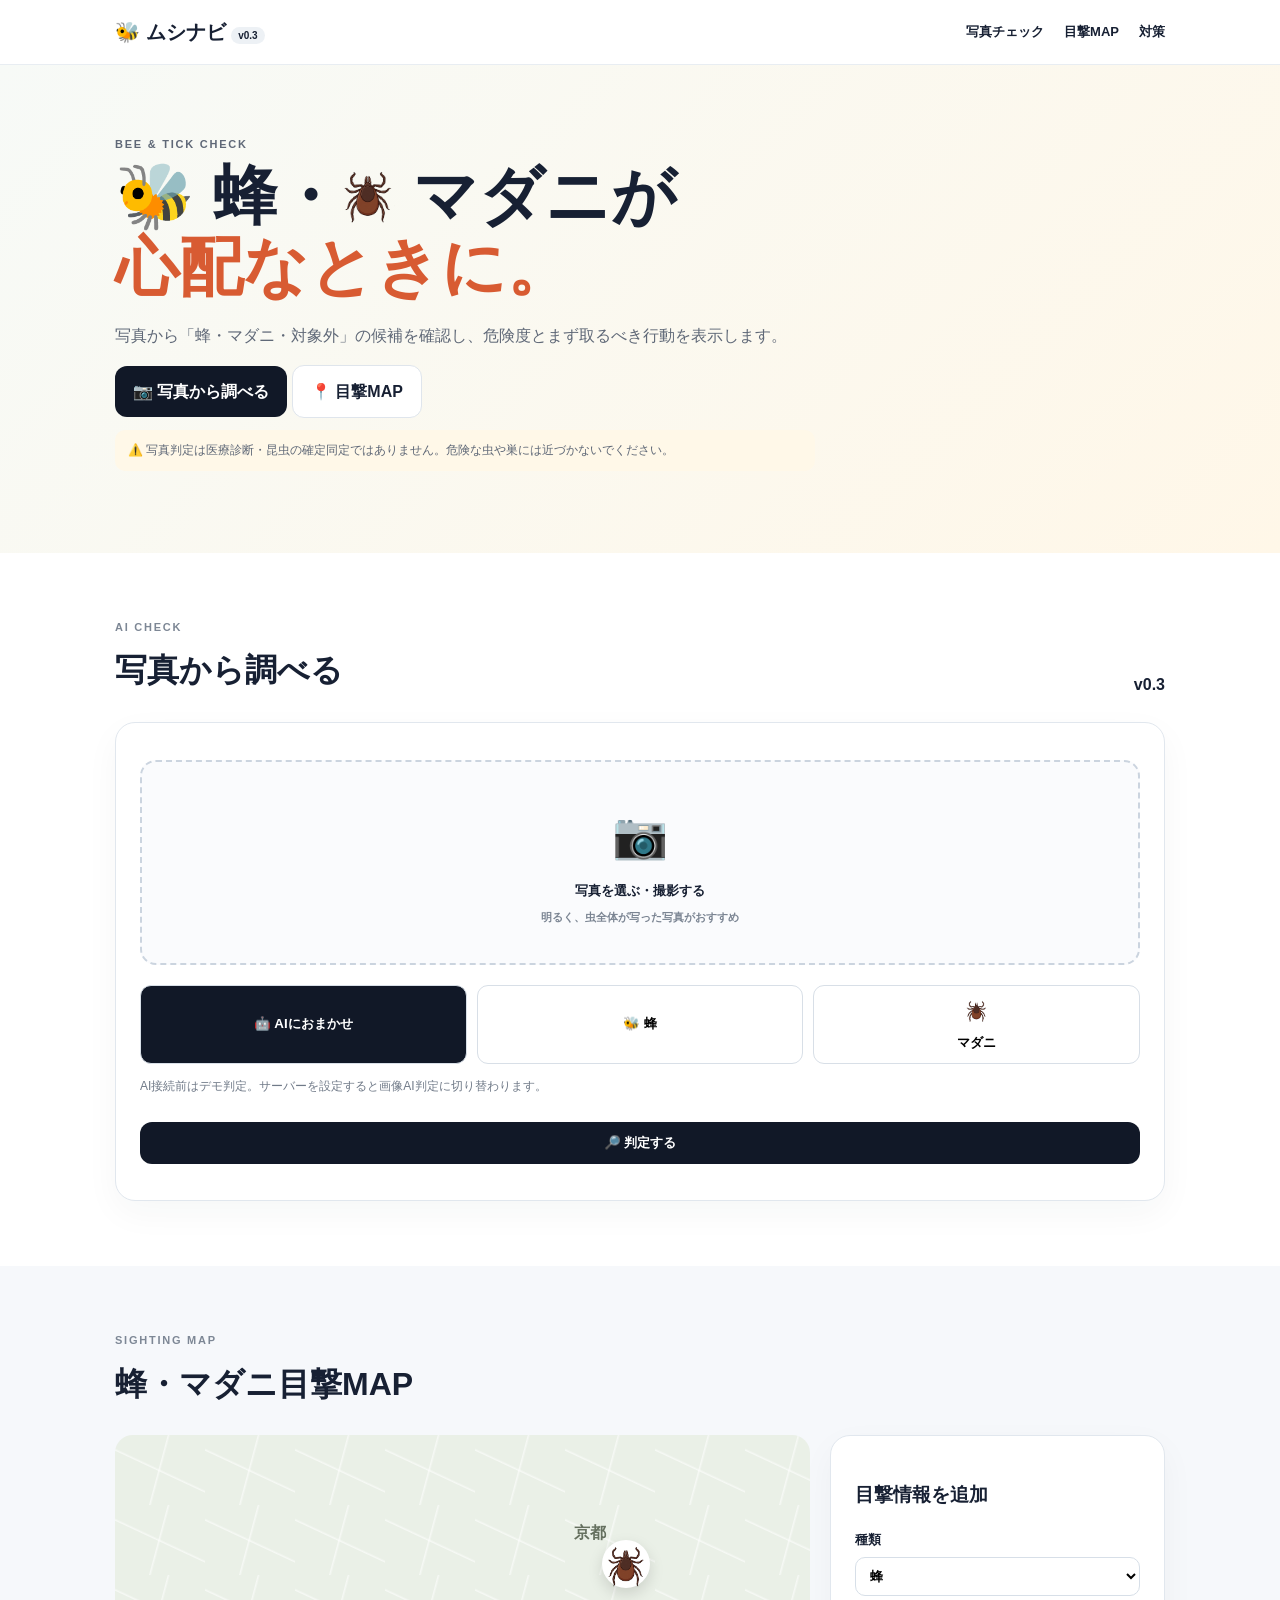
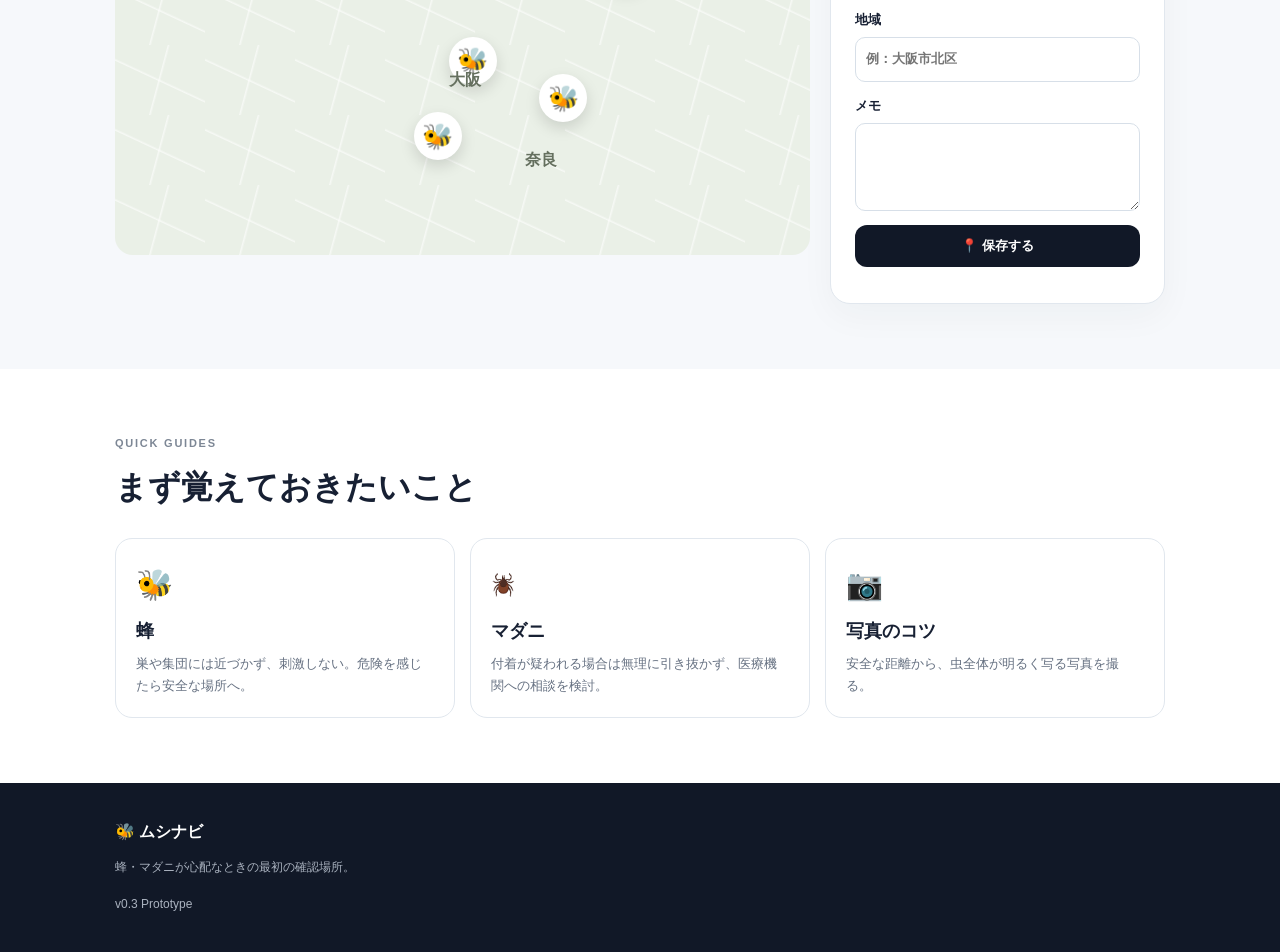
==== commit 820d3d5e: "Update index.html" ====
--- a/index.html
+++ b/index.html
@@ -8,5 +8,5 @@
 <p class="hint">AI接続前はデモ判定。サーバーを設定すると画像AI判定に切り替わります。</p><button id="analyze" class="btn primary full">🔎 判定する</button><p id="status" class="status"></p></div>
 <div id="result" class="result hidden"><div class="resultTop"><div><p class="eyebrow">RESULT</p><h3 id="name">判定結果</h3></div><span id="risk" class="risk">--</span></div><div class="confidence"><span>推定の確からしさ</span><b id="score">--</b></div><div class="bar"><i id="bar"></i></div><div class="grid"><div><small>候補</small><b id="candidate">--</b></div><div><small>危険度</small><b id="riskText">--</b></div><div><small>まずやること</small><b id="action">--</b></div><div><small>注意</small><b id="caution">--</b></div></div><div id="medical" class="medical hidden">🩺 <b>マダニが疑われる場合</b><br>皮膚に付着している可能性がある場合は、無理に引き抜こうとせず、医療機関への相談を検討してください。</div></div></div></section>
 <section id="map" class="section alt"><div class="wrap"><div class="head"><div><p class="eyebrow">SIGHTING MAP</p><h2>蜂・マダニ目撃MAP</h2></div></div><div class="mapLayout"><div class="map"><span class="m m1">🐝</span><span class="m m2">🐝</span><span class="m m3"><img src="tick-icon.png" alt="マダニ" style="height: 2em; display: block; margin: 0 auto 10px;"></span><span class="m m4">🐝</span><b class="city c1">大阪</b><b class="city c2">京都</b><b class="city c3">奈良</b></div><div class="panel"><h3>目撃情報を追加</h3><label>種類<select id="stype"><option>蜂</option><option>マダニ</option></select></label><label>地域<input id="area" placeholder="例：大阪市北区"></label><label>メモ<textarea id="note" rows="3"></textarea></label><button id="post" class="btn primary full">📍 保存する</button><p id="postStatus" class="status"></p></div></div></div></section>
-<section id="guides" class="section"><div class="wrap"><div class="head"><div><p class="eyebrow">QUICK GUIDES</p><h2>まず覚えておきたいこと</h2></div></div><div class="guides"><article>🐝<h3>蜂</h3><p>巣や集団には近づかず、刺激しない。危険を感じたら安全な場所へ。</p></article><article><img src="tick-icon.png" alt="マダニ" style="height: 2em; display: block; margin: 0 auto 10px;"><h3>マダニ</h3><p>付着が疑われる場合は無理に引き抜かず、医療機関への相談を検討。</p></article><article>📷<h3>写真のコツ</h3><p>安全な距離から、虫全体が明るく写る写真を撮る。</p></article></div></div></section>
+<section id="guides" class="section"><div class="wrap"><div class="head"><div><p class="eyebrow">QUICK GUIDES</p><h2>まず覚えておきたいこと</h2></div></div><div class="guides"><article>🐝<h3>蜂</h3><p>巣や集団には近づかず、刺激しない。危険を感じたら安全な場所へ。</p></article><article><img src="tick-icon.png" alt="マダニ" style="height: 1em; width: auto; vertical-align: -0.15em; display: inline-block;"><h3>マダニ</h3><p>付着が疑われる場合は無理に引き抜かず、医療機関への相談を検討。</p></article><article>📷<h3>写真のコツ</h3><p>安全な距離から、虫全体が明るく写る写真を撮る。</p></article></div></div></section>
 <footer><div class="wrap"><b>🐝 ムシナビ</b><p>蜂・マダニが心配なときの最初の確認場所。</p><small>v0.3 Prototype</small></div></footer><script src="app.js"></script></body></html>
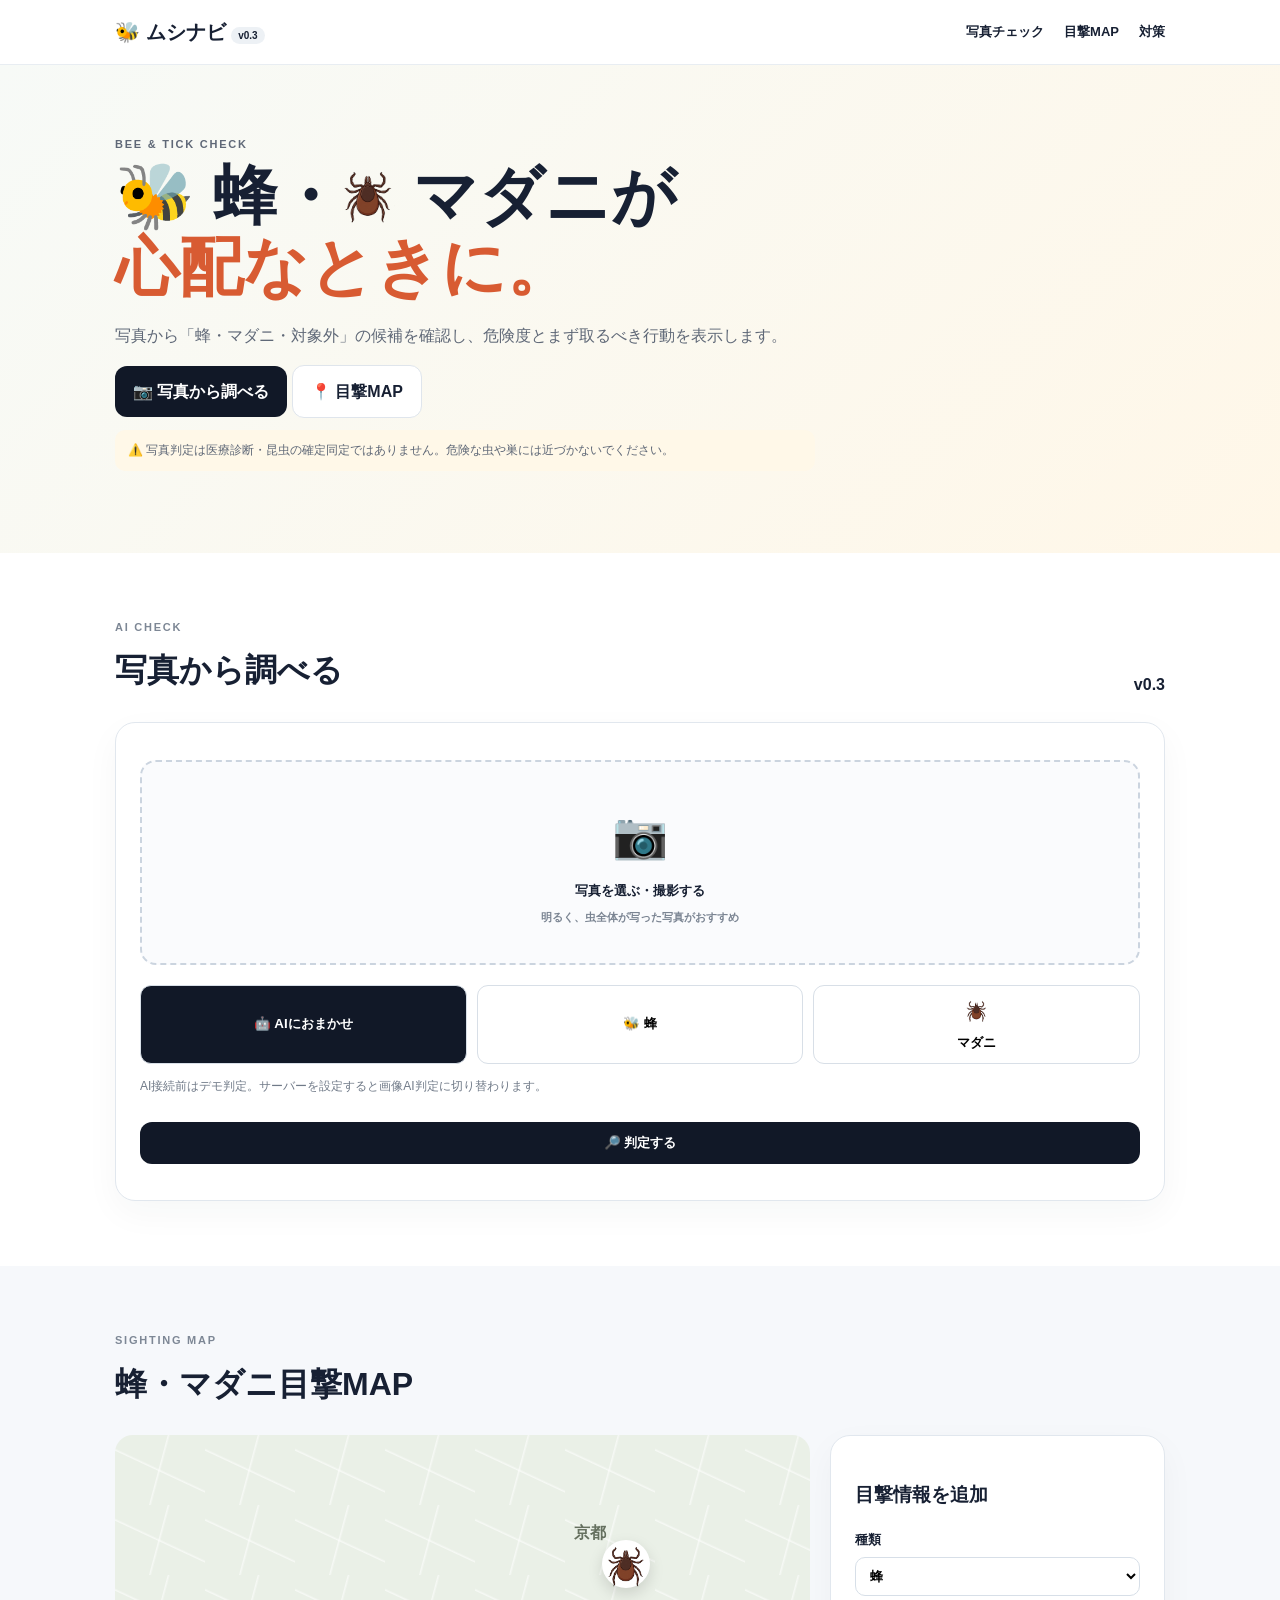
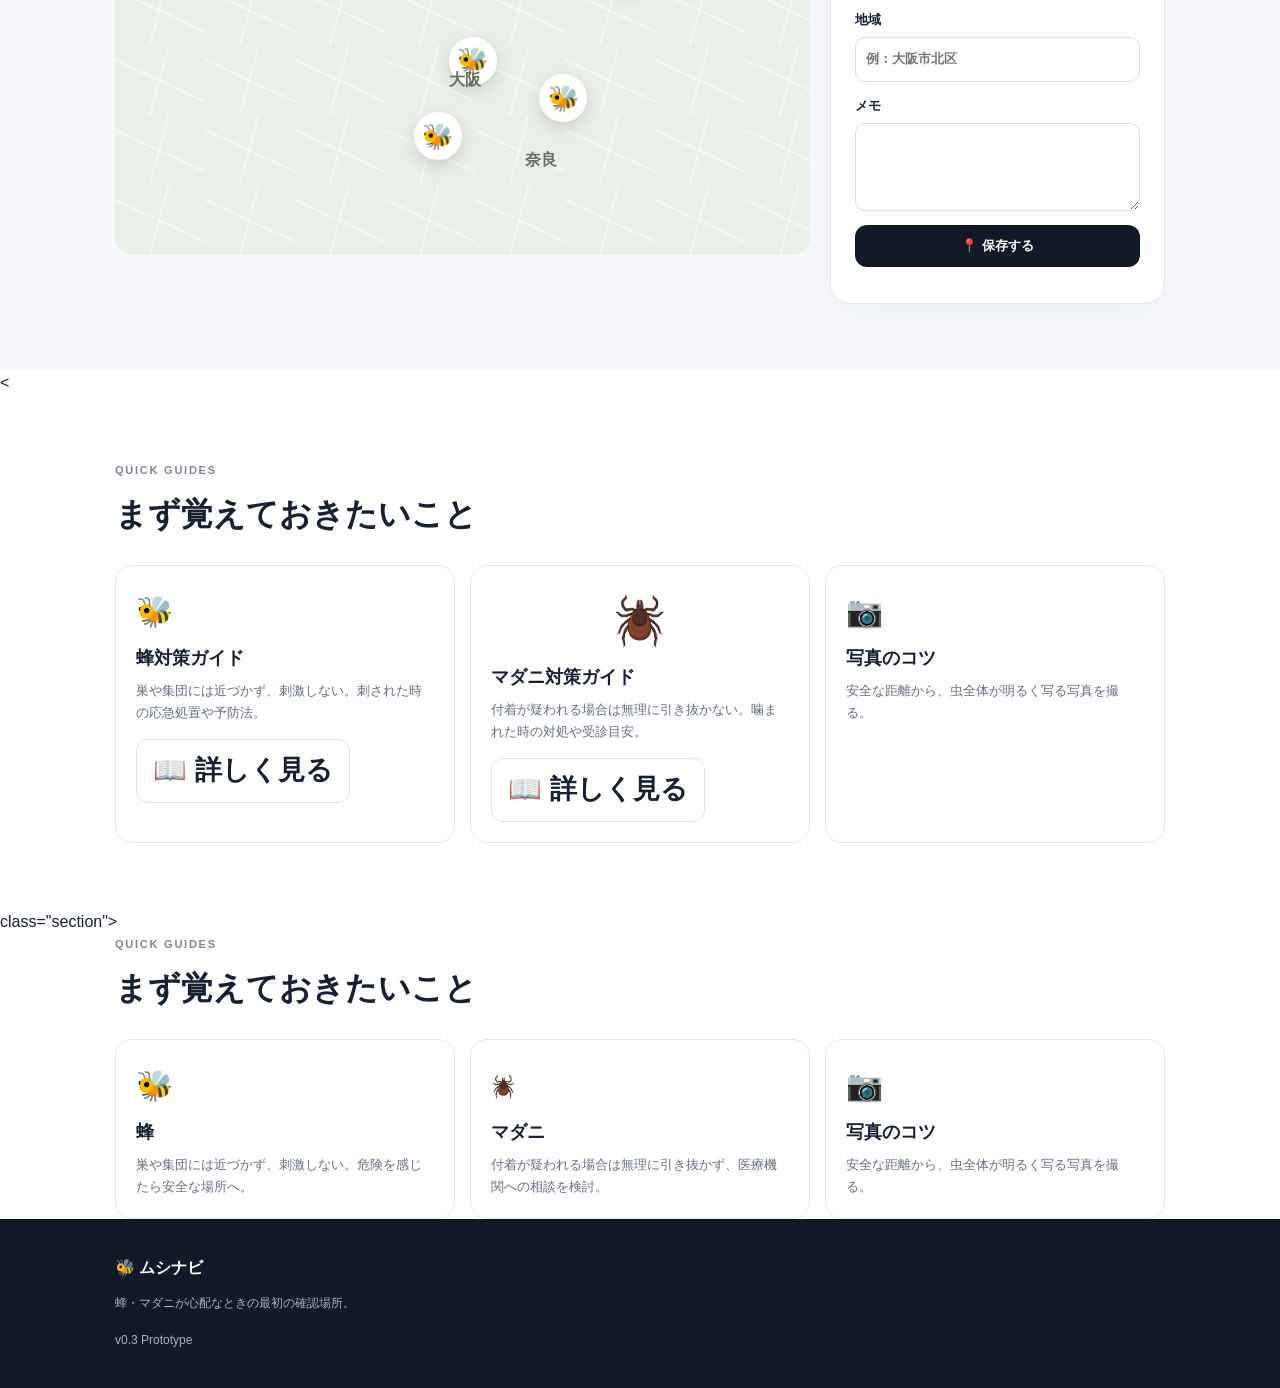
==== commit 5990c390: "Update index.html" ====
--- a/index.html
+++ b/index.html
@@ -8,5 +8,5 @@
 <p class="hint">AI接続前はデモ判定。サーバーを設定すると画像AI判定に切り替わります。</p><button id="analyze" class="btn primary full">🔎 判定する</button><p id="status" class="status"></p></div>
 <div id="result" class="result hidden"><div class="resultTop"><div><p class="eyebrow">RESULT</p><h3 id="name">判定結果</h3></div><span id="risk" class="risk">--</span></div><div class="confidence"><span>推定の確からしさ</span><b id="score">--</b></div><div class="bar"><i id="bar"></i></div><div class="grid"><div><small>候補</small><b id="candidate">--</b></div><div><small>危険度</small><b id="riskText">--</b></div><div><small>まずやること</small><b id="action">--</b></div><div><small>注意</small><b id="caution">--</b></div></div><div id="medical" class="medical hidden">🩺 <b>マダニが疑われる場合</b><br>皮膚に付着している可能性がある場合は、無理に引き抜こうとせず、医療機関への相談を検討してください。</div></div></div></section>
 <section id="map" class="section alt"><div class="wrap"><div class="head"><div><p class="eyebrow">SIGHTING MAP</p><h2>蜂・マダニ目撃MAP</h2></div></div><div class="mapLayout"><div class="map"><span class="m m1">🐝</span><span class="m m2">🐝</span><span class="m m3"><img src="tick-icon.png" alt="マダニ" style="height: 2em; display: block; margin: 0 auto 10px;"></span><span class="m m4">🐝</span><b class="city c1">大阪</b><b class="city c2">京都</b><b class="city c3">奈良</b></div><div class="panel"><h3>目撃情報を追加</h3><label>種類<select id="stype"><option>蜂</option><option>マダニ</option></select></label><label>地域<input id="area" placeholder="例：大阪市北区"></label><label>メモ<textarea id="note" rows="3"></textarea></label><button id="post" class="btn primary full">📍 保存する</button><p id="postStatus" class="status"></p></div></div></div></section>
-<section id="guides" class="section"><div class="wrap"><div class="head"><div><p class="eyebrow">QUICK GUIDES</p><h2>まず覚えておきたいこと</h2></div></div><div class="guides"><article>🐝<h3>蜂</h3><p>巣や集団には近づかず、刺激しない。危険を感じたら安全な場所へ。</p></article><article><img src="tick-icon.png" alt="マダニ" style="height: 1em; width: auto; vertical-align: -0.15em; display: inline-block;"><h3>マダニ</h3><p>付着が疑われる場合は無理に引き抜かず、医療機関への相談を検討。</p></article><article>📷<h3>写真のコツ</h3><p>安全な距離から、虫全体が明るく写る写真を撮る。</p></article></div></div></section>
+<<section id="guides" class="section"><div class="wrap"><div class="head"><div><p class="eyebrow">QUICK GUIDES</p><h2>まず覚えておきたいこと</h2></div></div><div class="guides"><article>🐝<h3>蜂対策ガイド</h3><p>巣や集団には近づかず、刺激しない。刺された時の応急処置や予防法。</p><a class="btn white" href="guide-bee.html" style="margin-top:15px; display:inline-block; font-size:0.9em; padding:8px 16px;">📖 詳しく見る</a></article><article><img alt="マダニ" src="tick-icon.png" style="height: 2.2em; width: auto; display: block; margin: 0 auto 10px;"><h3>マダニ対策ガイド</h3><p>付着が疑われる場合は無理に引き抜かない。噛まれた時の対処や受診目安。</p><a class="btn white" href="guide-tick.html" style="margin-top:15px; display:inline-block; font-size:0.9em; padding:8px 16px;">📖 詳しく見る</a></article><article>📷<h3>写真のコツ</h3><p>安全な距離から、虫全体が明るく写る写真を撮る。</p></article></div></div></section> class="section"><div class="wrap"><div class="head"><div><p class="eyebrow">QUICK GUIDES</p><h2>まず覚えておきたいこと</h2></div></div><div class="guides"><article>🐝<h3>蜂</h3><p>巣や集団には近づかず、刺激しない。危険を感じたら安全な場所へ。</p></article><article><img src="tick-icon.png" alt="マダニ" style="height: 1em; width: auto; vertical-align: -0.15em; display: inline-block;"><h3>マダニ</h3><p>付着が疑われる場合は無理に引き抜かず、医療機関への相談を検討。</p></article><article>📷<h3>写真のコツ</h3><p>安全な距離から、虫全体が明るく写る写真を撮る。</p></article></div></div></section>
 <footer><div class="wrap"><b>🐝 ムシナビ</b><p>蜂・マダニが心配なときの最初の確認場所。</p><small>v0.3 Prototype</small></div></footer><script src="app.js"></script></body></html>
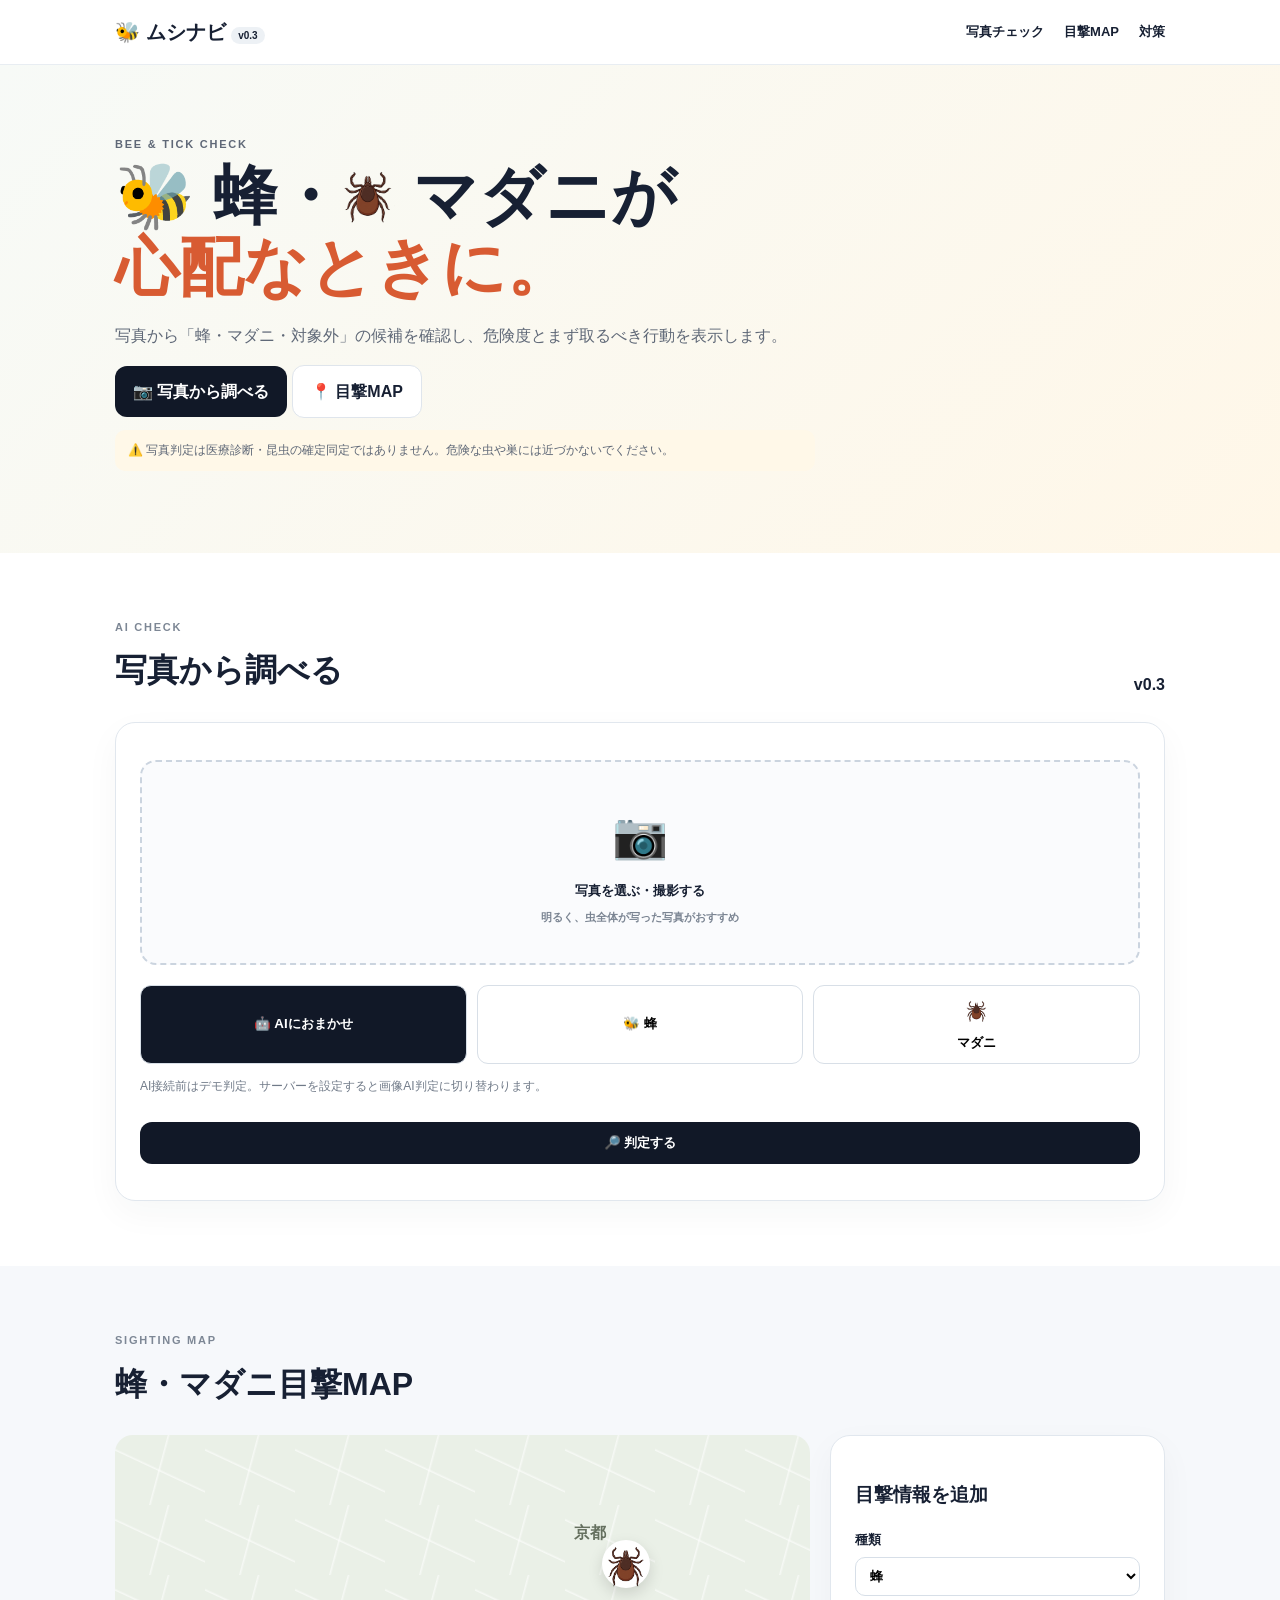
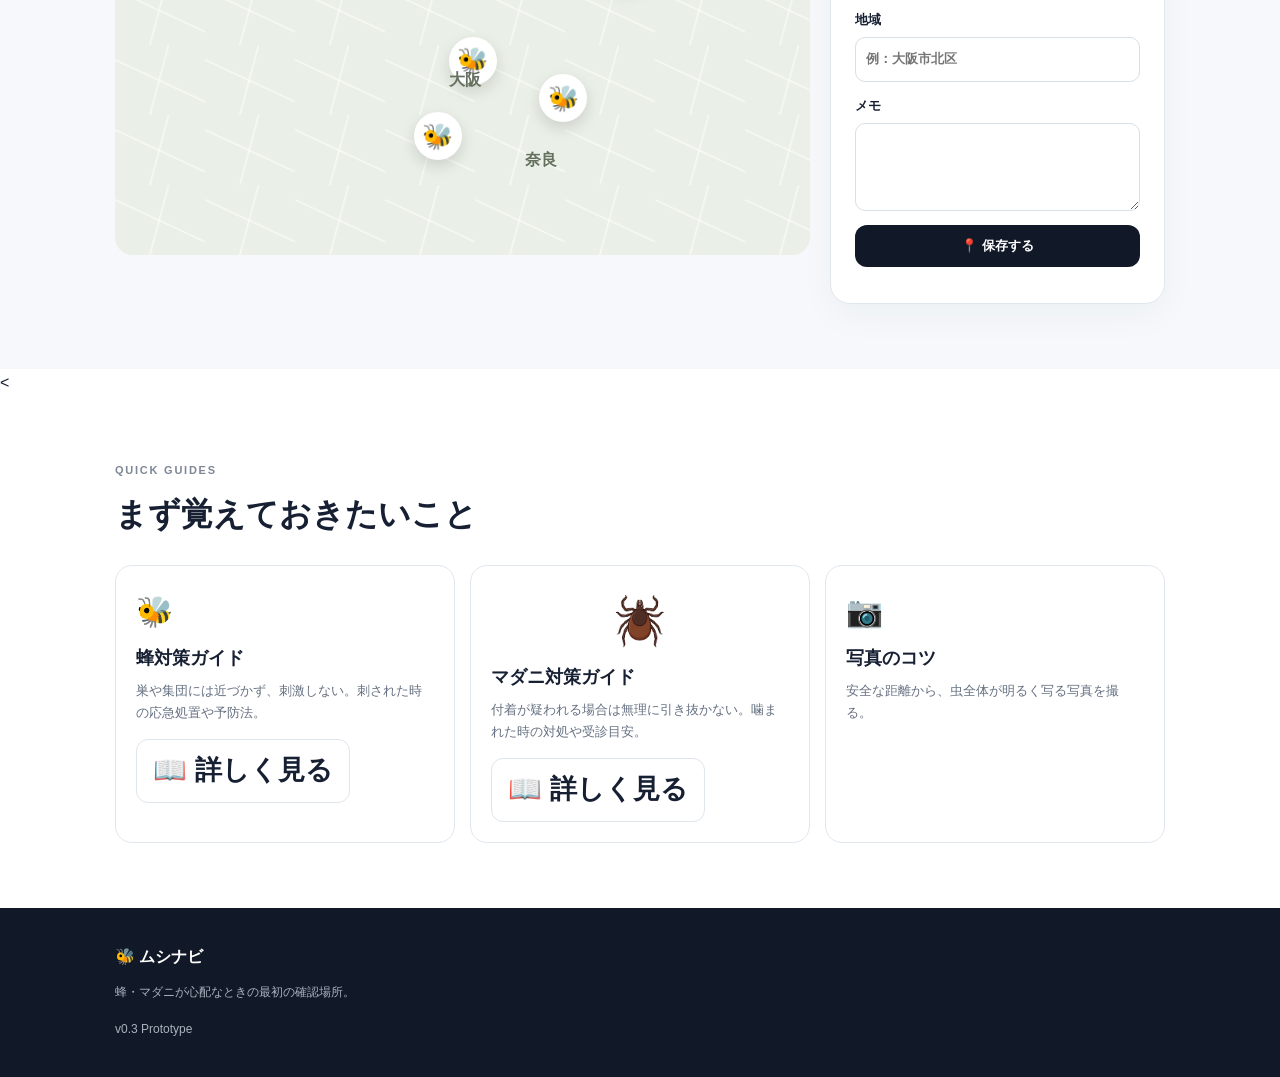
==== commit ae716e95: "Update index.html" ====
--- a/index.html
+++ b/index.html
@@ -8,5 +8,5 @@
 <p class="hint">AI接続前はデモ判定。サーバーを設定すると画像AI判定に切り替わります。</p><button id="analyze" class="btn primary full">🔎 判定する</button><p id="status" class="status"></p></div>
 <div id="result" class="result hidden"><div class="resultTop"><div><p class="eyebrow">RESULT</p><h3 id="name">判定結果</h3></div><span id="risk" class="risk">--</span></div><div class="confidence"><span>推定の確からしさ</span><b id="score">--</b></div><div class="bar"><i id="bar"></i></div><div class="grid"><div><small>候補</small><b id="candidate">--</b></div><div><small>危険度</small><b id="riskText">--</b></div><div><small>まずやること</small><b id="action">--</b></div><div><small>注意</small><b id="caution">--</b></div></div><div id="medical" class="medical hidden">🩺 <b>マダニが疑われる場合</b><br>皮膚に付着している可能性がある場合は、無理に引き抜こうとせず、医療機関への相談を検討してください。</div></div></div></section>
 <section id="map" class="section alt"><div class="wrap"><div class="head"><div><p class="eyebrow">SIGHTING MAP</p><h2>蜂・マダニ目撃MAP</h2></div></div><div class="mapLayout"><div class="map"><span class="m m1">🐝</span><span class="m m2">🐝</span><span class="m m3"><img src="tick-icon.png" alt="マダニ" style="height: 2em; display: block; margin: 0 auto 10px;"></span><span class="m m4">🐝</span><b class="city c1">大阪</b><b class="city c2">京都</b><b class="city c3">奈良</b></div><div class="panel"><h3>目撃情報を追加</h3><label>種類<select id="stype"><option>蜂</option><option>マダニ</option></select></label><label>地域<input id="area" placeholder="例：大阪市北区"></label><label>メモ<textarea id="note" rows="3"></textarea></label><button id="post" class="btn primary full">📍 保存する</button><p id="postStatus" class="status"></p></div></div></div></section>
-<<section id="guides" class="section"><div class="wrap"><div class="head"><div><p class="eyebrow">QUICK GUIDES</p><h2>まず覚えておきたいこと</h2></div></div><div class="guides"><article>🐝<h3>蜂対策ガイド</h3><p>巣や集団には近づかず、刺激しない。刺された時の応急処置や予防法。</p><a class="btn white" href="guide-bee.html" style="margin-top:15px; display:inline-block; font-size:0.9em; padding:8px 16px;">📖 詳しく見る</a></article><article><img alt="マダニ" src="tick-icon.png" style="height: 2.2em; width: auto; display: block; margin: 0 auto 10px;"><h3>マダニ対策ガイド</h3><p>付着が疑われる場合は無理に引き抜かない。噛まれた時の対処や受診目安。</p><a class="btn white" href="guide-tick.html" style="margin-top:15px; display:inline-block; font-size:0.9em; padding:8px 16px;">📖 詳しく見る</a></article><article>📷<h3>写真のコツ</h3><p>安全な距離から、虫全体が明るく写る写真を撮る。</p></article></div></div></section> class="section"><div class="wrap"><div class="head"><div><p class="eyebrow">QUICK GUIDES</p><h2>まず覚えておきたいこと</h2></div></div><div class="guides"><article>🐝<h3>蜂</h3><p>巣や集団には近づかず、刺激しない。危険を感じたら安全な場所へ。</p></article><article><img src="tick-icon.png" alt="マダニ" style="height: 1em; width: auto; vertical-align: -0.15em; display: inline-block;"><h3>マダニ</h3><p>付着が疑われる場合は無理に引き抜かず、医療機関への相談を検討。</p></article><article>📷<h3>写真のコツ</h3><p>安全な距離から、虫全体が明るく写る写真を撮る。</p></article></div></div></section>
+<<section id="guides" class="section"><div class="wrap"><div class="head"><div><p class="eyebrow">QUICK GUIDES</p><h2>まず覚えておきたいこと</h2></div></div><div class="guides"><article>🐝<h3>蜂対策ガイド</h3><p>巣や集団には近づかず、刺激しない。刺された時の応急処置や予防法。</p><a class="btn white" href="guide-bee.html" style="margin-top:15px; display:inline-block; font-size:0.9em; padding:8px 16px;">📖 詳しく見る</a></article><article><img alt="マダニ" src="tick-icon.png" style="height: 2.2em; width: auto; display: block; margin: 0 auto 10px;"><h3>マダニ対策ガイド</h3><p>付着が疑われる場合は無理に引き抜かない。噛まれた時の対処や受診目安。</p><a class="btn white" href="guide-tick.html" style="margin-top:15px; display:inline-block; font-size:0.9em; padding:8px 16px;">📖 詳しく見る</a></article><article>📷<h3>写真のコツ</h3><p>安全な距離から、虫全体が明るく写る写真を撮る。</p></article></div></div></section>
 <footer><div class="wrap"><b>🐝 ムシナビ</b><p>蜂・マダニが心配なときの最初の確認場所。</p><small>v0.3 Prototype</small></div></footer><script src="app.js"></script></body></html>
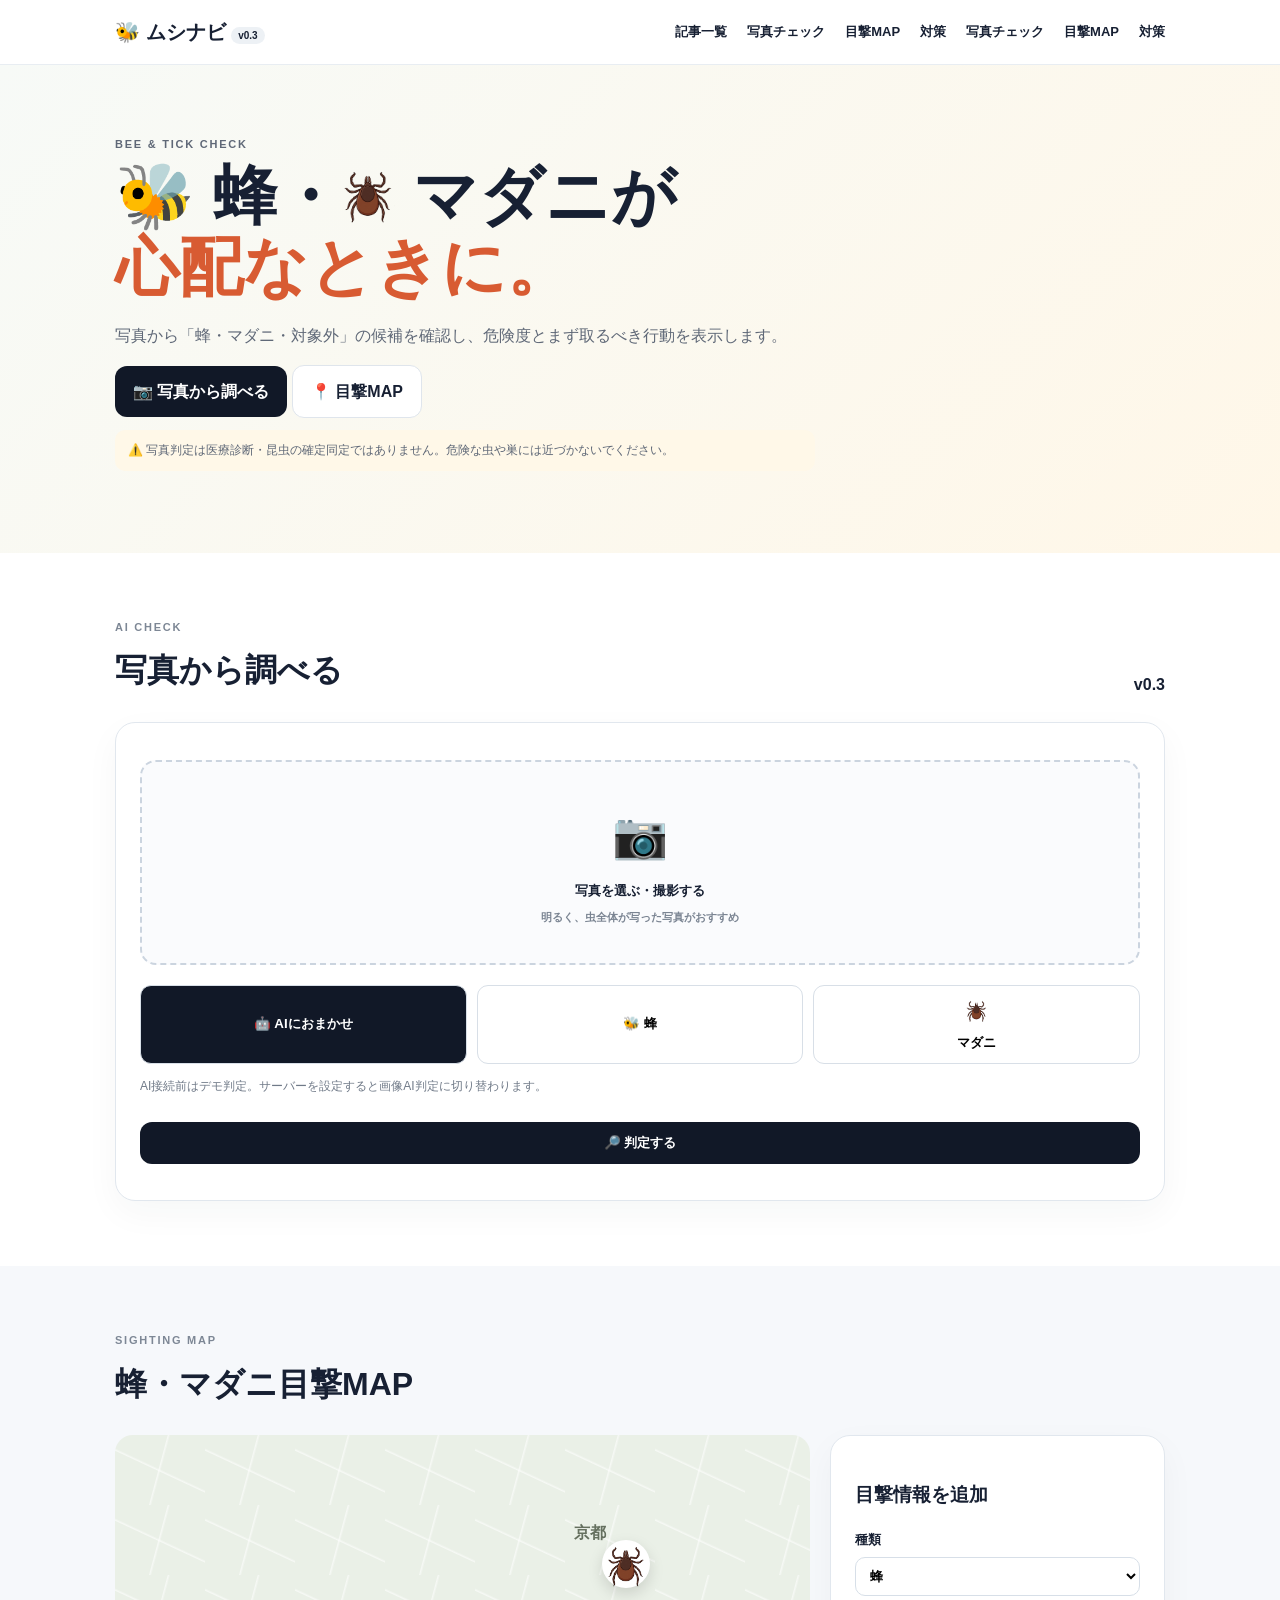
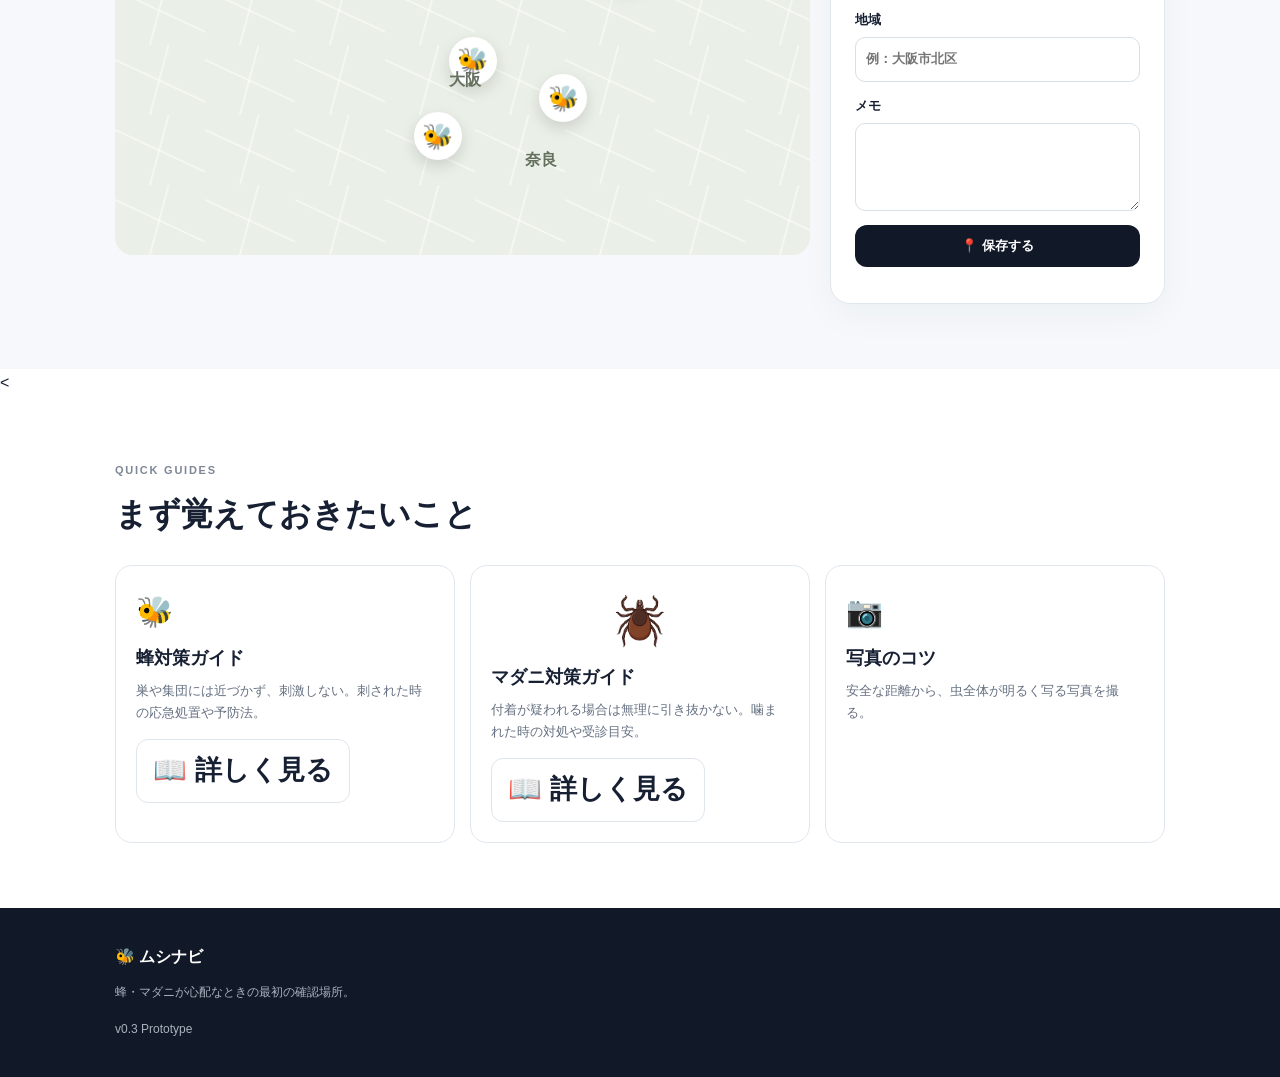
==== commit b825aa11: "Update index.html" ====
--- a/index.html
+++ b/index.html
@@ -1,5 +1,10 @@
 <!doctype html><html lang="ja"><head><meta charset="utf-8"><meta name="viewport" content="width=device-width,initial-scale=1"><title>ムシナビ v0.3 | 蜂・マダニ AIチェック</title><link rel="stylesheet" href="style.css"></head><body>
-<header><div class="wrap nav"><a class="logo" href="#">🐝 ムシナビ <small>v0.3</small></a><nav><a href="#check">写真チェック</a><a href="#map">目撃MAP</a><a href="#guides">対策</a></nav></div></header>
+<header><div class="wrap nav"><a class="logo" href="#">🐝 ムシナビ <small>v0.3</small></a><nav><nav>
+  <a href="articles.html">記事一覧</a> <!-- ★これを追加 -->
+  <a href="#check">写真チェック</a>
+  <a href="#map">目撃MAP</a>
+  <a href="#guides">対策</a>
+</nav><a href="#check">写真チェック</a><a href="#map">目撃MAP</a><a href="#guides">対策</a></nav></div></header>
 <section class="hero"><div class="wrap"><p class="eyebrow">BEE & TICK CHECK</p><h1>🐝 蜂・<img src="tick-icon.png" alt="マダニ" style="height: 1em; width: auto; vertical-align: -0.15em; display: inline-block;"> マダニが<br><span>心配なときに。</span></h1><p>写真から「蜂・マダニ・対象外」の候補を確認し、危険度とまず取るべき行動を表示します。</p><a class="btn primary" href="#check">📷 写真から調べる</a> <a class="btn white" href="#map">📍 目撃MAP</a><p class="safety">⚠️ 写真判定は医療診断・昆虫の確定同定ではありません。危険な虫や巣には近づかないでください。</p></div></section>
 <section id="check" class="section"><div class="wrap"><div class="head"><div><p class="eyebrow">AI CHECK</p><h2>写真から調べる</h2></div><b>v0.3</b></div><div class="panel">
 <label class="drop" for="photo"><input id="photo" type="file" accept="image/*" capture="environment"><span>📷</span><strong>写真を選ぶ・撮影する</strong><small>明るく、虫全体が写った写真がおすすめ</small></label>
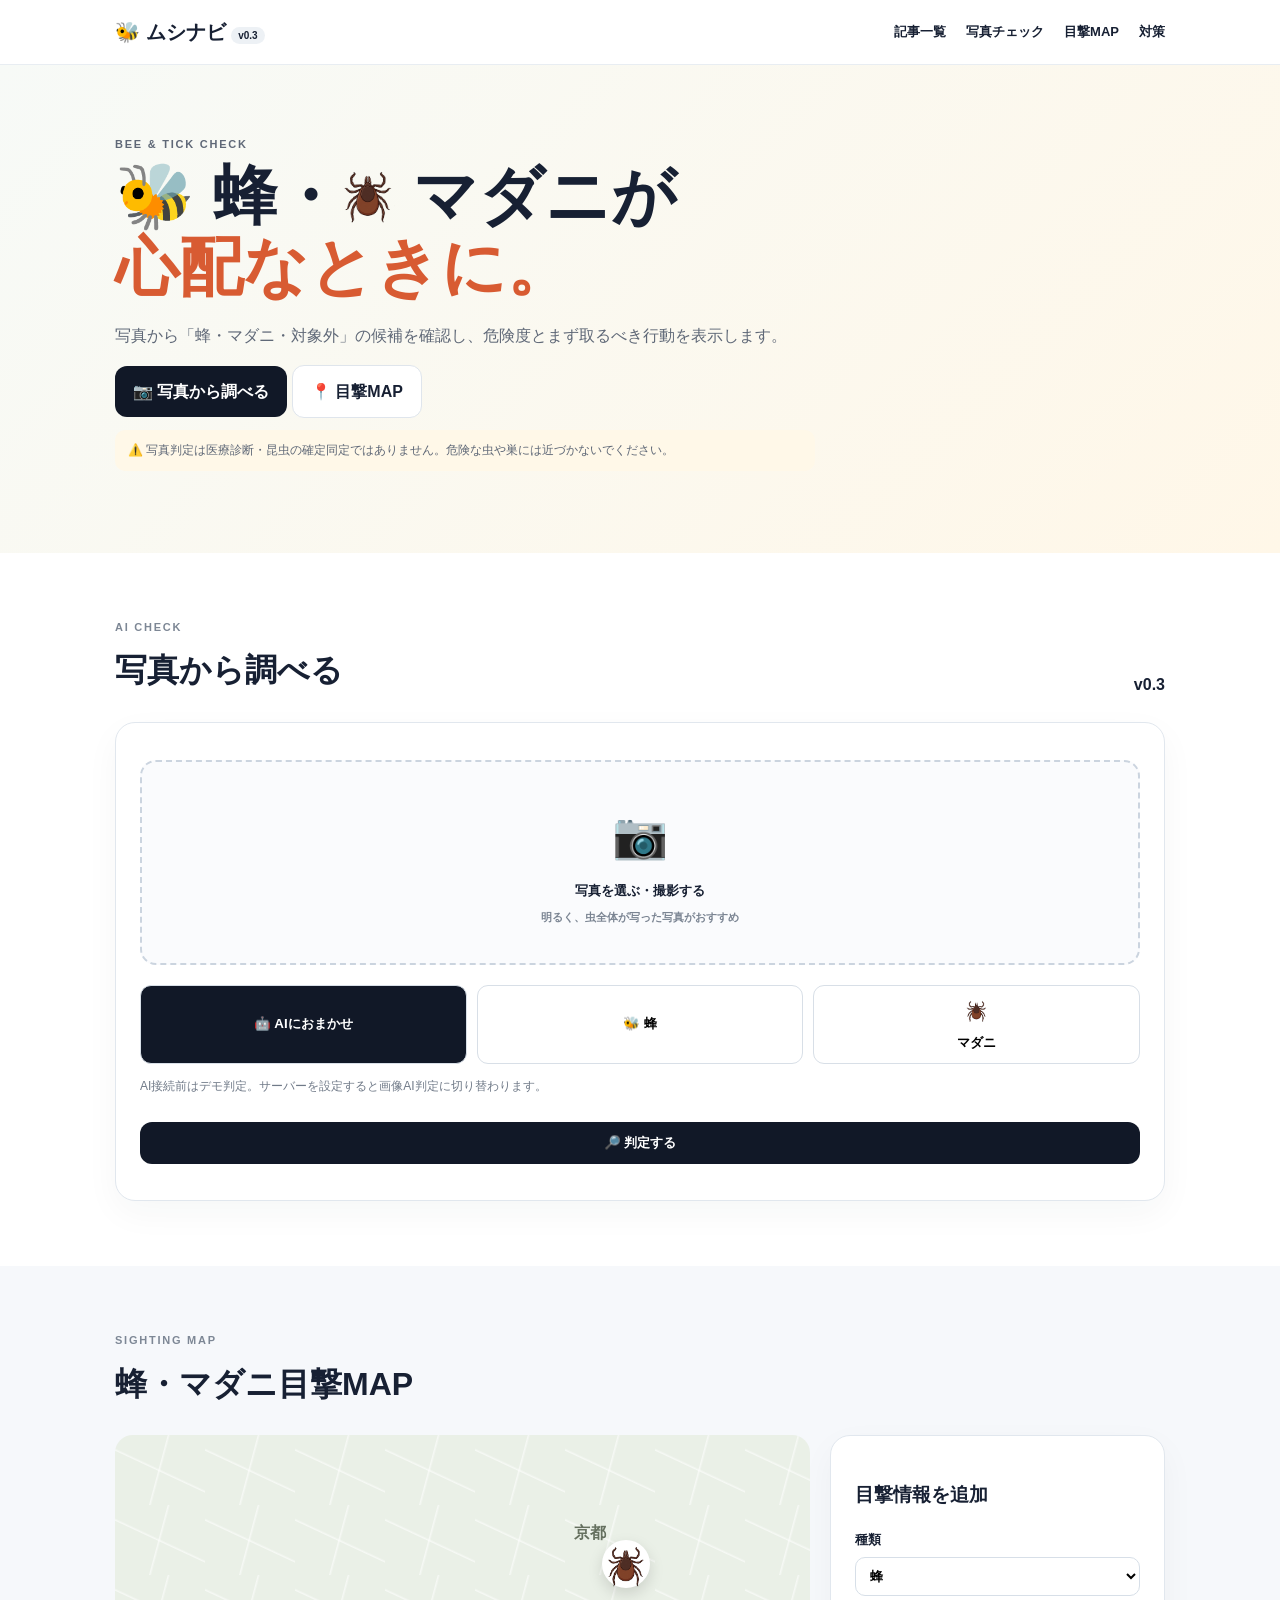
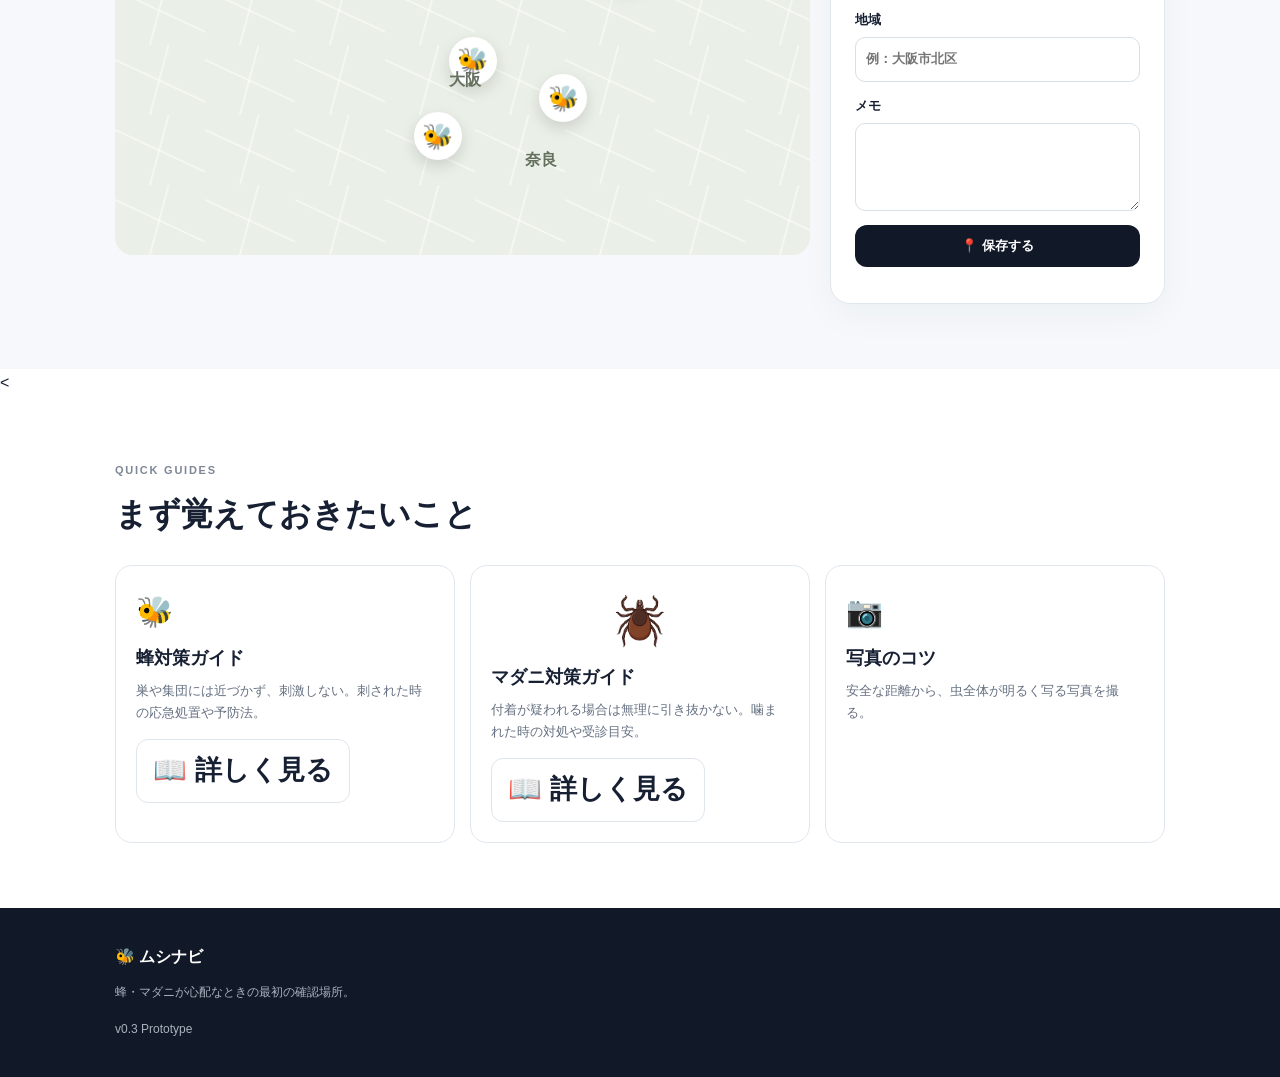
==== commit ebeb96f6: "Update index.html" ====
--- a/index.html
+++ b/index.html
@@ -4,7 +4,7 @@
   <a href="#check">写真チェック</a>
   <a href="#map">目撃MAP</a>
   <a href="#guides">対策</a>
-</nav><a href="#check">写真チェック</a><a href="#map">目撃MAP</a><a href="#guides">対策</a></nav></div></header>
+</nav></nav></div></header>
 <section class="hero"><div class="wrap"><p class="eyebrow">BEE & TICK CHECK</p><h1>🐝 蜂・<img src="tick-icon.png" alt="マダニ" style="height: 1em; width: auto; vertical-align: -0.15em; display: inline-block;"> マダニが<br><span>心配なときに。</span></h1><p>写真から「蜂・マダニ・対象外」の候補を確認し、危険度とまず取るべき行動を表示します。</p><a class="btn primary" href="#check">📷 写真から調べる</a> <a class="btn white" href="#map">📍 目撃MAP</a><p class="safety">⚠️ 写真判定は医療診断・昆虫の確定同定ではありません。危険な虫や巣には近づかないでください。</p></div></section>
 <section id="check" class="section"><div class="wrap"><div class="head"><div><p class="eyebrow">AI CHECK</p><h2>写真から調べる</h2></div><b>v0.3</b></div><div class="panel">
 <label class="drop" for="photo"><input id="photo" type="file" accept="image/*" capture="environment"><span>📷</span><strong>写真を選ぶ・撮影する</strong><small>明るく、虫全体が写った写真がおすすめ</small></label>
